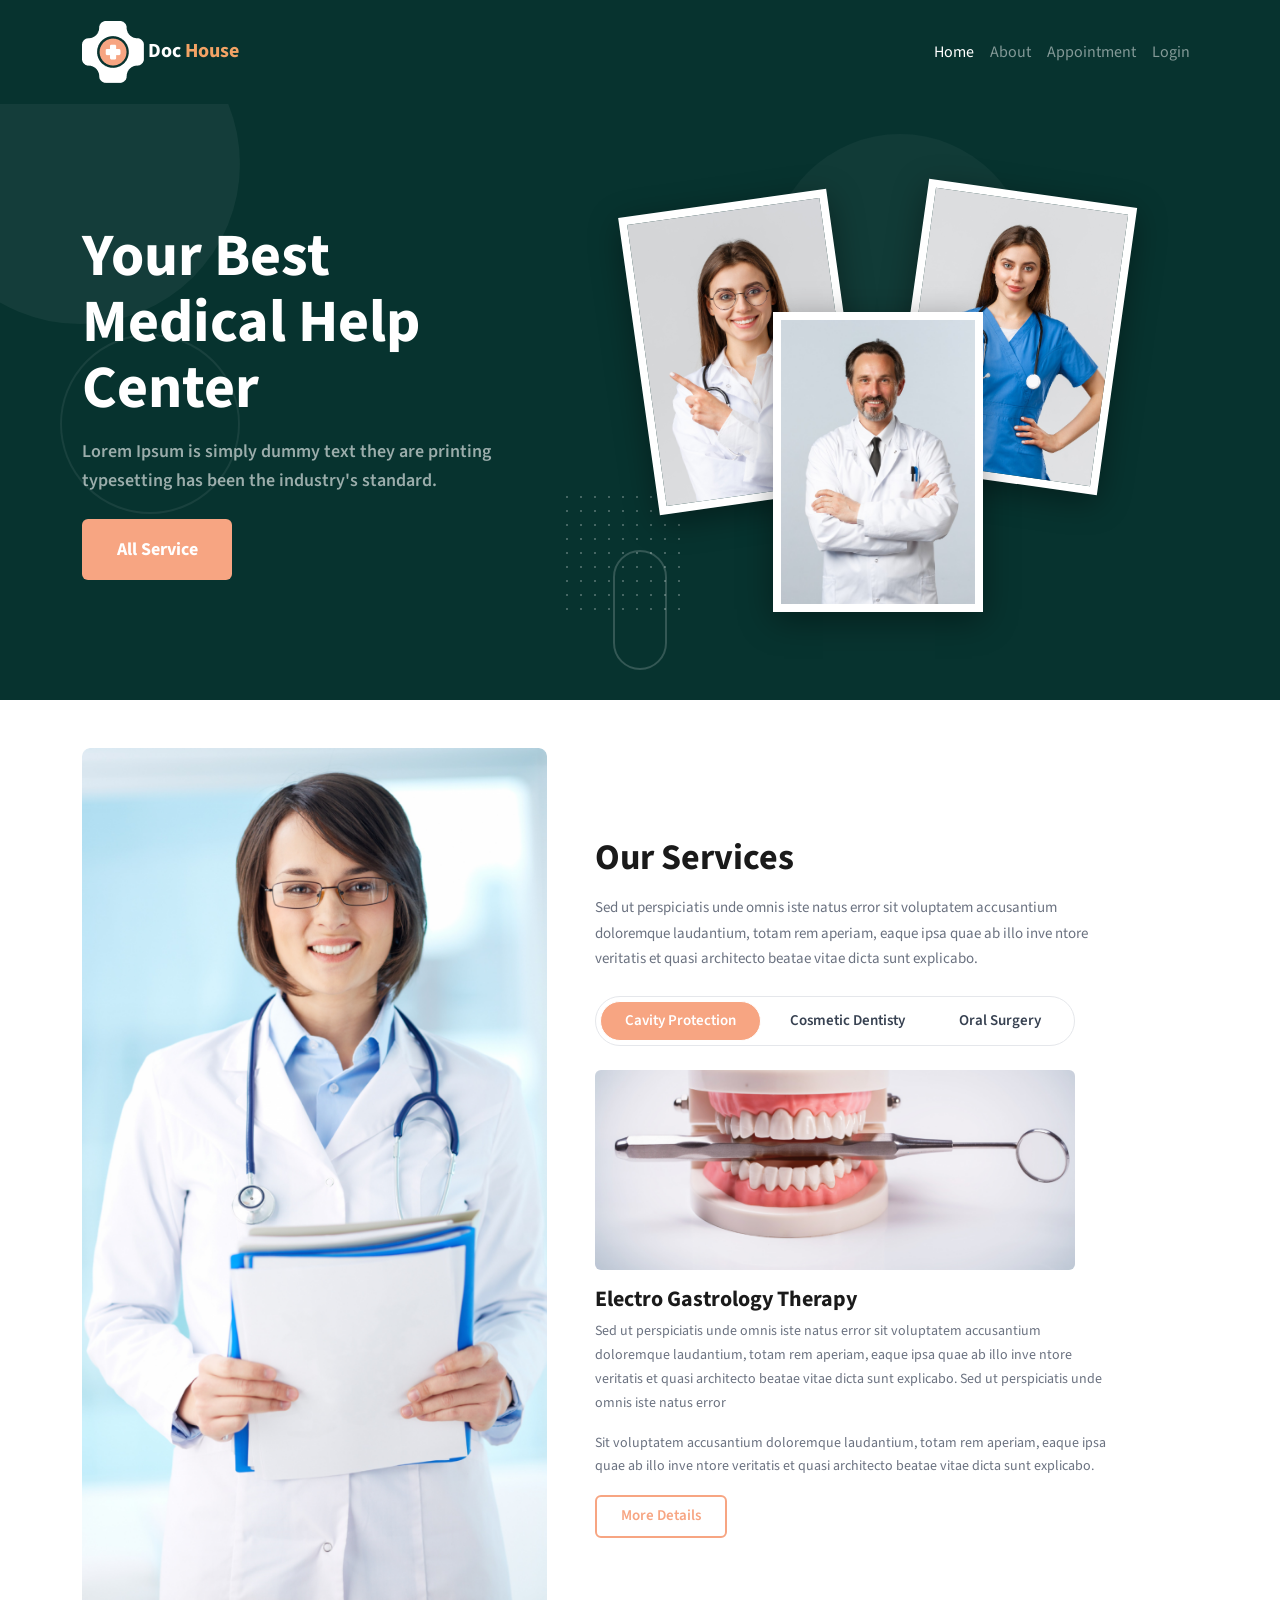
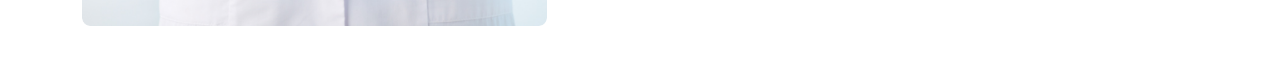
==== index.html @ 1334a0dd "Partially Completed Still needs to do some fixes , that hero image of hero of home page, I need to f" ====
<!DOCTYPE html>
<html lang="en">
<head>
    <meta charset="UTF-8">
    <meta name="viewport" content="width=device-width, initial-scale=1.0">
    <link rel="stylesheet" href="https://cdn.jsdelivr.net/npm/bootstrap@5.3.8/dist/css/bootstrap.min.css">
    <link rel="preconnect" href="https://fonts.googleapis.com">
    <link rel="preconnect" href="https://fonts.gstatic.com" crossorigin>
    <link href="https://fonts.googleapis.com/css2?family=Josefin+Sans:ital,wght@0,100..700;1,100..700&family=Montserrat:ital,wght@0,100..900;1,100..900&family=Poppins:wght@400;500;600;700;800&family=Source+Sans+3:ital,wght@0,200..900;1,200..900&display=swap" rel="stylesheet">
    <title>Doc House</title>
    <link rel="stylesheet" href="style.css">

</head>
<body>

    <!-- Navbar -->
    <nav class="navbar navbar-expand-lg navbar-dark py-3" style="background-color: #07332F;">
        <div class="container">
            <a href="index.html" class="navbar-brand fw-bold">
                <img src="./image/logo.png" alt="">
                Doc <span style="color: #F2A365;">House</span>
            </a>
            <button
                class="navbar-toggler border-0"
                type="button"
                data-bs-toggle="collapse"
                data-bs-target="#navbar-content"
                aria-controls="navbar-content"
                aria-expanded="false"
                aria-label="Toggle Navigation">
                <span class="navbar-toggler-icon"></span>
            </button>

            <div class="collapse navbar-collapse" id="navbar-content">
                <ul class="navbar-nav ms-auto mb-2 mb-lg-0">
                    <li class="nav-item">
                        <a href="index.html" class="nav-link text-white active" aria-current="page">Home</a>
                    </li>
                    <li class="nav-item">
                        <a href="#" class="nav-link text-white-50">About</a>
                    </li>
                    <li class="nav-item">
                        <a href="#" class="nav-link text-white-50">Appointment</a>
                    </li>
                    <li class="nav-item">
                        <a href="#" class="nav-link text-white-50">Login</a>
                    </li>
                </ul>
            </div>
        </div>
    </nav>
    <!-- /Navbar -->

    <!-- Hero Section -->
    <header class="position-relative overflow-hidden" style="background-color: #07332F; min-height: 580px;">

        <!-- Decorative circles -->
        <div class="hero-circle-1"></div>
        <div class="hero-circle-2"></div>
        <div class="hero-circle-3"></div>

        <!-- Dot grid -->
        <div class="dot-grid"></div>

        <!-- Pill shape -->
        <div class="hero-pill"></div>

        <div class="container position-relative py-5" style="z-index: 10;">
            <div class="row align-items-center" style="min-height: 500px;">

                <!-- Left: Text -->
                <div class="col-md-6 col-lg-5">
                    <h1 class="text-white fw-bold mb-3"
                        style="font-size: 60px; line-height: 1.1;">
                        Your Best Medical Help Center
                    </h1>
                    <p class="mb-4 fw-semibold" style="color: rgba(255,255,255,0.6); font-size: 18px; line-height: 1.6; max-width: 420px;">
                        Lorem Ipsum is simply dummy text they are printing typesetting has been the industry's standard.
                    </p>
                    <a href="#"
                       class="btn px-4 py-3 fw-bold"
                       style="background-color: #F7A582; color: #fff; font-size: 18px; border-radius: 6px; min-width: 150px;">
                        All Service
                    </a>
                </div>

                <!-- Right: Overlapping doctor images -->
                <div class="col-md-6 col-lg-7 mt-5 mt-md-0">
                    <div class="doctors-collage-wrapper">
                        <div class="doctors-collage">
                            <!-- Left: woman with glasses -->
                            <img class="doc-img doc-img-1" src="./image/doc-img 3.jpg" alt="Doctor">
                            <!-- Center bottom: man in white coat -->
                            <img class="doc-img doc-img-2" src="./image/doc-img 2.jpg" alt="Doctor">
                            <!-- Right: woman in blue scrubs -->
                            <img class="doc-img doc-img-3" src="./image/doc-img 1.jpg" alt="Doctor">
                        </div>
                    </div>
                </div>

            </div>
        </div>
    </header>
    <!-- /Hero Section -->

<!-- Our Services Section -->
    <section class="py-5" style="background-color: #fff;">
        <div class="container">
            <div class="row g-0" style="align-items: stretch;">

                <!-- Left: Doctor Image -->
                <div class="col-md-5 d-flex">
                    <img src="./image/service_doc.png" alt="Doctor"
                         class="w-100 rounded-3"
                         style="object-fit: cover; object-position: top center; height: 100%;">
                </div>

                <!-- Right: Content -->
                <div class="col-md-7 ps-md-5 pt-4 pt-md-0 d-flex flex-column justify-content-center">

                    <!-- Heading -->
                    <h2 class="fw-bold mb-3" style="font-size: 36px; color: #1a1a1a;">Our Services</h2>
                    <p style="color: #6b7280; font-size: 15px; line-height: 1.7; max-width: 520px;">
                        Sed ut perspiciatis unde omnis iste natus error sit voluptatem accusantium doloremque laudantium, totam rem aperiam, eaque ipsa quae ab illo inve ntore veritatis et quasi architecto beatae vitae dicta sunt explicabo.
                    </p>

                    <!-- Service Tabs (CSS-only, no JS) -->
                    <div class="d-flex align-items-center border rounded-pill mb-4 mt-2 p-1"
                         style="max-width: 480px; border-color: #e5e7eb !important; gap: 4px;">

                        <input type="radio" class="btn-check" name="service-tab" id="tab1" checked>
                        <label for="tab1" class="btn fw-semibold px-4 py-2 rounded-pill"
                               style="font-size: 15px;">
                            Cavity Protection
                        </label>

                        <input type="radio" class="btn-check" name="service-tab" id="tab2">
                        <label for="tab2" class="btn fw-semibold px-4 py-2 rounded-pill"
                               style="font-size: 15px; color: #374151;">
                            Cosmetic Dentisty
                        </label>

                        <input type="radio" class="btn-check" name="service-tab" id="tab3">
                        <label for="tab3" class="btn fw-semibold px-4 py-2 rounded-pill"
                               style="font-size: 15px; color: #374151;">
                            Oral Surgery
                        </label>
                    </div>

                    <!-- Service Image -->
                    <div class="mb-3" style="max-width: 480px;">
                        <img src="./image/service_teeth.png" alt="Service"
                             class="w-100 rounded-2"
                             style="height: 200px; object-fit: cover;">
                    </div>

                    <!-- Service Title & Description -->
                    <h4 class="fw-bold mb-2" style="color: #1a1a1a; font-size: 22px;">Electro Gastrology Therapy</h4>
                    <p style="color: #6b7280; font-size: 14px; line-height: 1.7; max-width: 520px;">
                        Sed ut perspiciatis unde omnis iste natus error sit voluptatem accusantium doloremque laudantium, totam rem aperiam, eaque ipsa quae ab illo inve ntore veritatis et quasi architecto beatae vitae dicta sunt explicabo. Sed ut perspiciatis unde omnis iste natus error
                    </p>
                    <p style="color: #6b7280; font-size: 14px; line-height: 1.7; max-width: 520px;">
                        Sit voluptatem accusantium doloremque laudantium, totam rem aperiam, eaque ipsa quae ab illo inve ntore veritatis et quasi architecto beatae vitae dicta sunt explicabo.
                    </p>

                    <!-- More Details Button -->
                    <div>
                        <a href="#" class="btn px-4 py-2 fw-semibold"
                           style="border: 2px solid #F7A582; color: #F7A582; font-size: 15px; border-radius: 6px;">
                            More Details
                        </a>
                    </div>

                </div>
            </div>
        </div>
    </section>
    <!-- /Our Services Section -->

   

    <script src="https://cdn.jsdelivr.net/npm/bootstrap@5.3.8/dist/js/bootstrap.bundle.min.js"></script>
</body>
</html>
---- style.css ----
body {
            font-family: "Source Sans 3", sans-serif;
        }

        /* --- Decorative Background Circles --- */
        .hero-circle-1 {
            width: 320px;
            height: 320px;
            border-radius: 50%;
            background: rgba(255, 255, 255, 0.05);
            position: absolute;
            top: -100px;
            left: -80px;
        }
        .hero-circle-2 {
            width: 180px;
            height: 180px;
            border-radius: 50%;
            border: 2px solid rgba(255, 255, 255, 0.07);
            position: absolute;
            top: 230px;
            left: 60px;
        }
        .hero-circle-3 {
            width: 260px;
            height: 260px;
            border-radius: 50%;
            background: rgba(255, 255, 255, 0.04);
            position: absolute;
            top: 30px;
            right: 250px;
        }

        /* --- Dot Grid Pattern --- */
        .dot-grid {
            position: absolute;
            width: 130px;
            height: 130px;
            background-image: radial-gradient(circle, rgba(255,255,255,0.25) 1.5px, transparent 1.5px);
            background-size: 14px 14px;
            bottom: 80px;
            /* sits between text and images */
            left: calc(50% - 80px);
        }

        /* --- Pill / Capsule Shape --- */
        .hero-pill {
            width: 54px;
            height: 120px;
            border-radius: 50px;
            border: 2px solid rgba(255, 255, 255, 0.18);
            position: absolute;
            bottom: 30px;
            left: calc(50% - 27px);
        }

        /* --- Overlapping Rotated Images --- */
        .doctors-collage-wrapper {
            display: flex;
            justify-content: center;
            align-items: center;
        }

        .doctors-collage {
            position: relative;
            width: 480px;
            height: 420px;
            flex-shrink: 0;
        }

        .doc-img {
            position: absolute;
            object-fit: cover;
            object-position: top center;
            border: 8px solid #ffffff;
            box-shadow: 0 8px 32px rgba(0, 0, 0, 0.38);
        }

        /* Left image — woman with glasses, rotated left, upper-left */
        .doc-img-1 {
            width: 210px;
            height: 300px;
            top: 10px;
            left: 0px;
            transform: rotate(-8deg);
            z-index: 2;
        }

        /* Center image — man in white coat, no rotation, bottom-center, on top */
        .doc-img-2 {
            width: 210px;
            height: 300px;
            bottom: 0px;
            left: 50%;
            transform: translateX(-50%) rotate(0deg);
            z-index: 3;
        }

        /* Right image — woman in blue, rotated right, upper-right */
        .doc-img-3 {
            width: 210px;
            height: 290px;
            top: 0px;
            right: 0px;
            transform: rotate(8deg);
            z-index: 2;
        }

         .service-tab {
            color: #374151;
            background: transparent;
        }
            .btn-check:checked + label {
            background-color: #F7A582 !important;
            color: #ffffff !important;
        }
        .btn-check + label:hover {
            background-color: #fef0ea;
        }
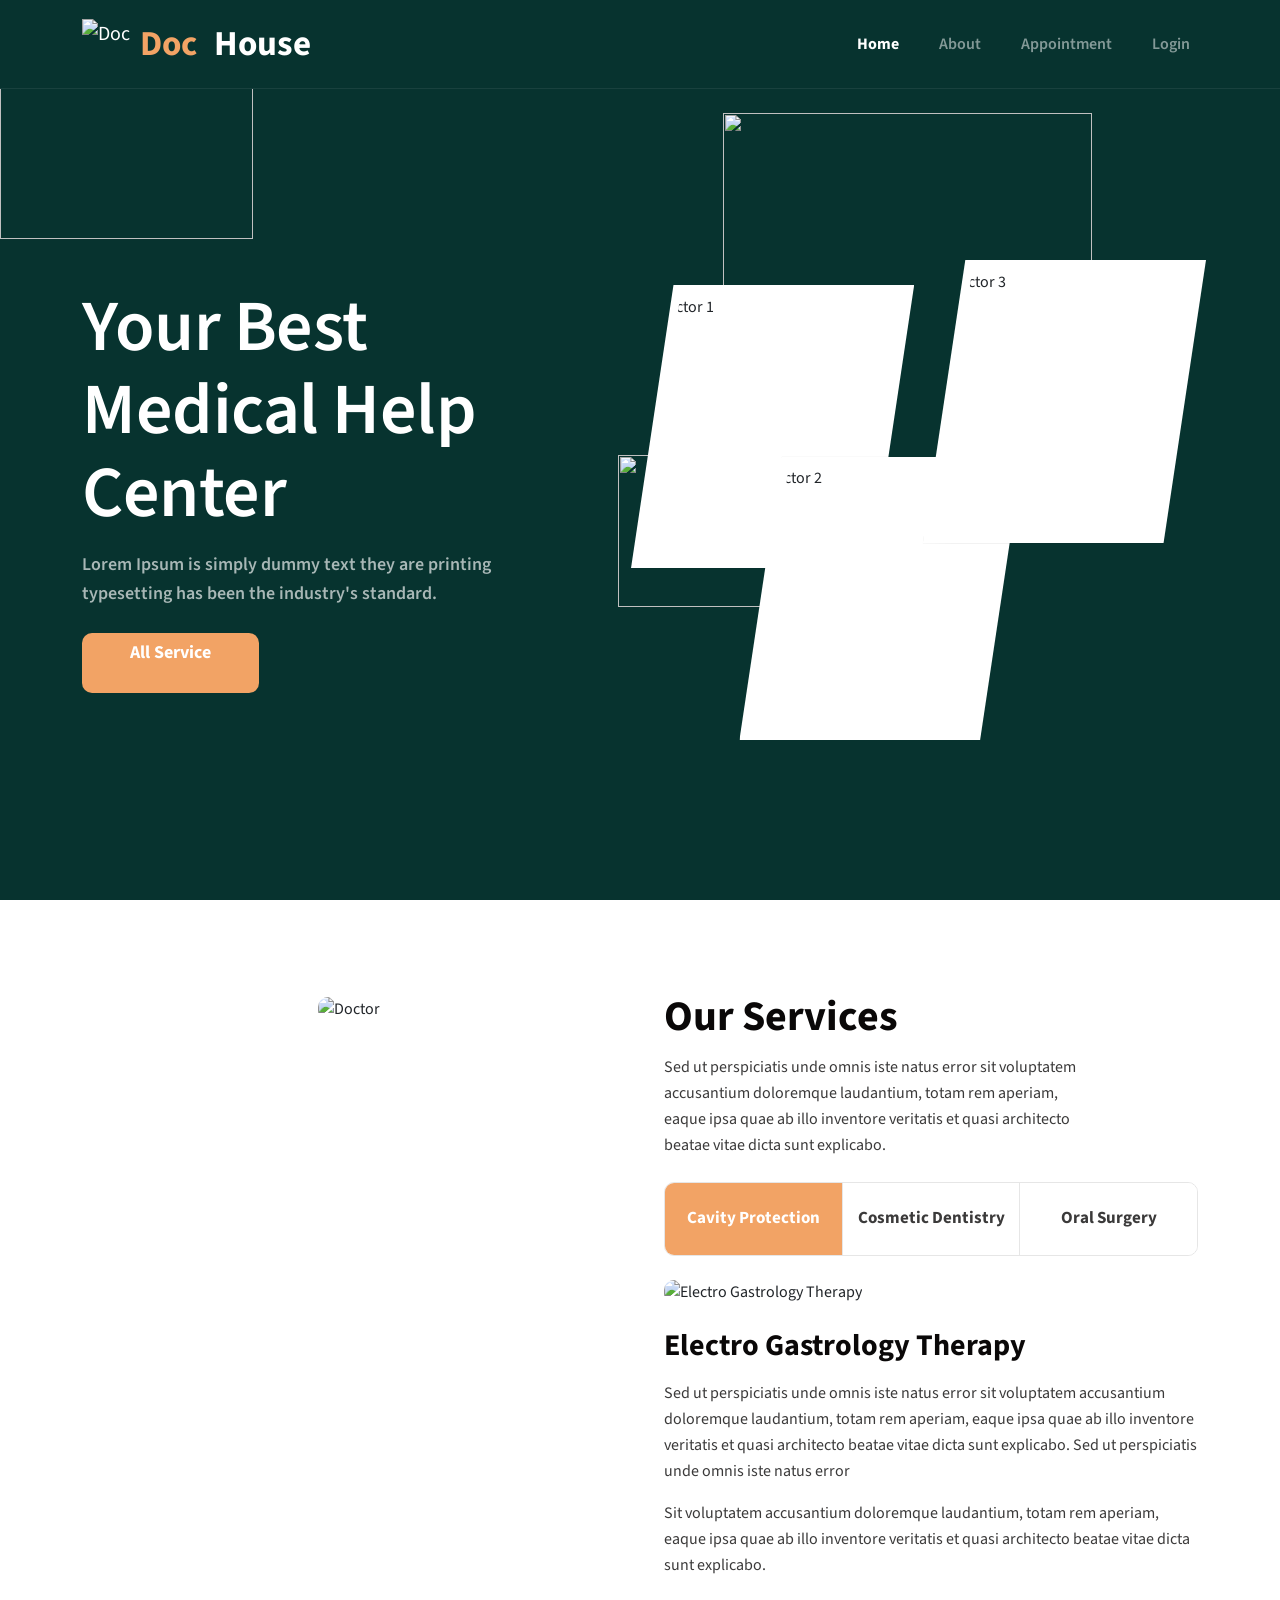
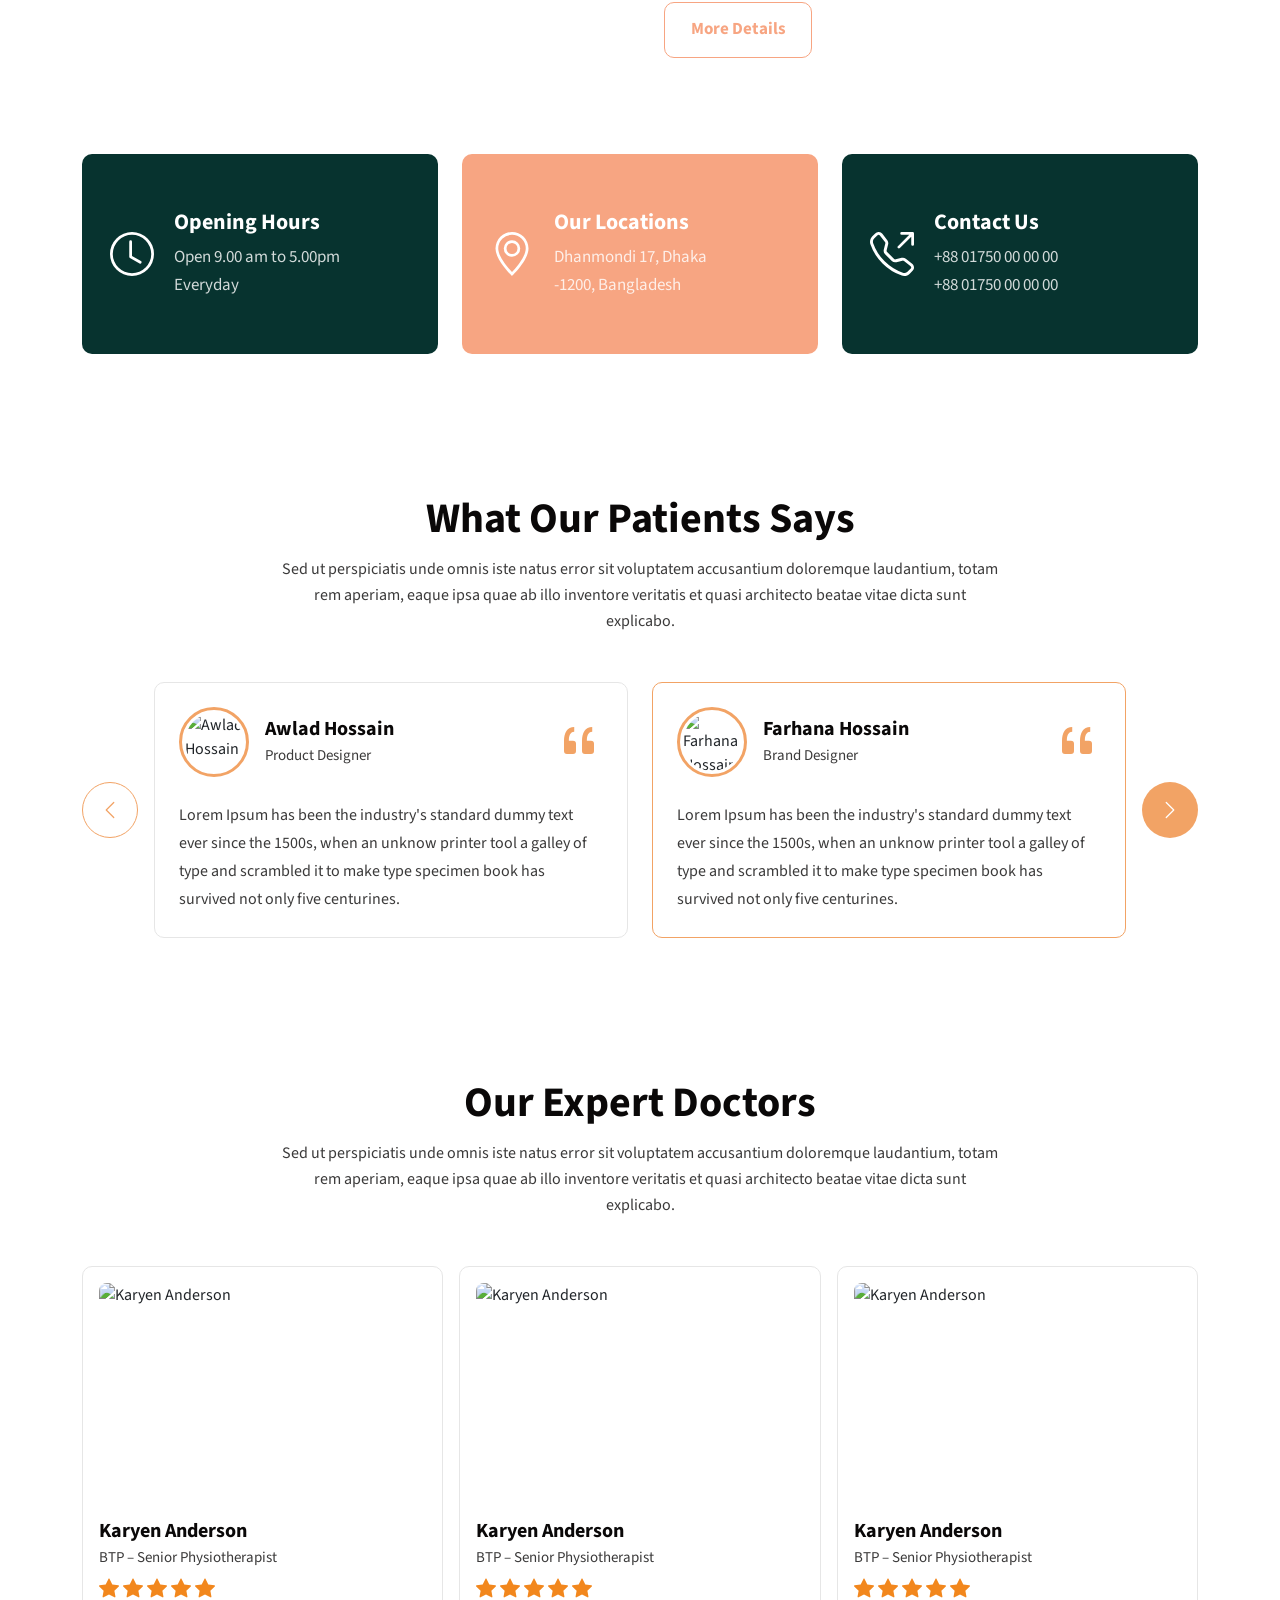
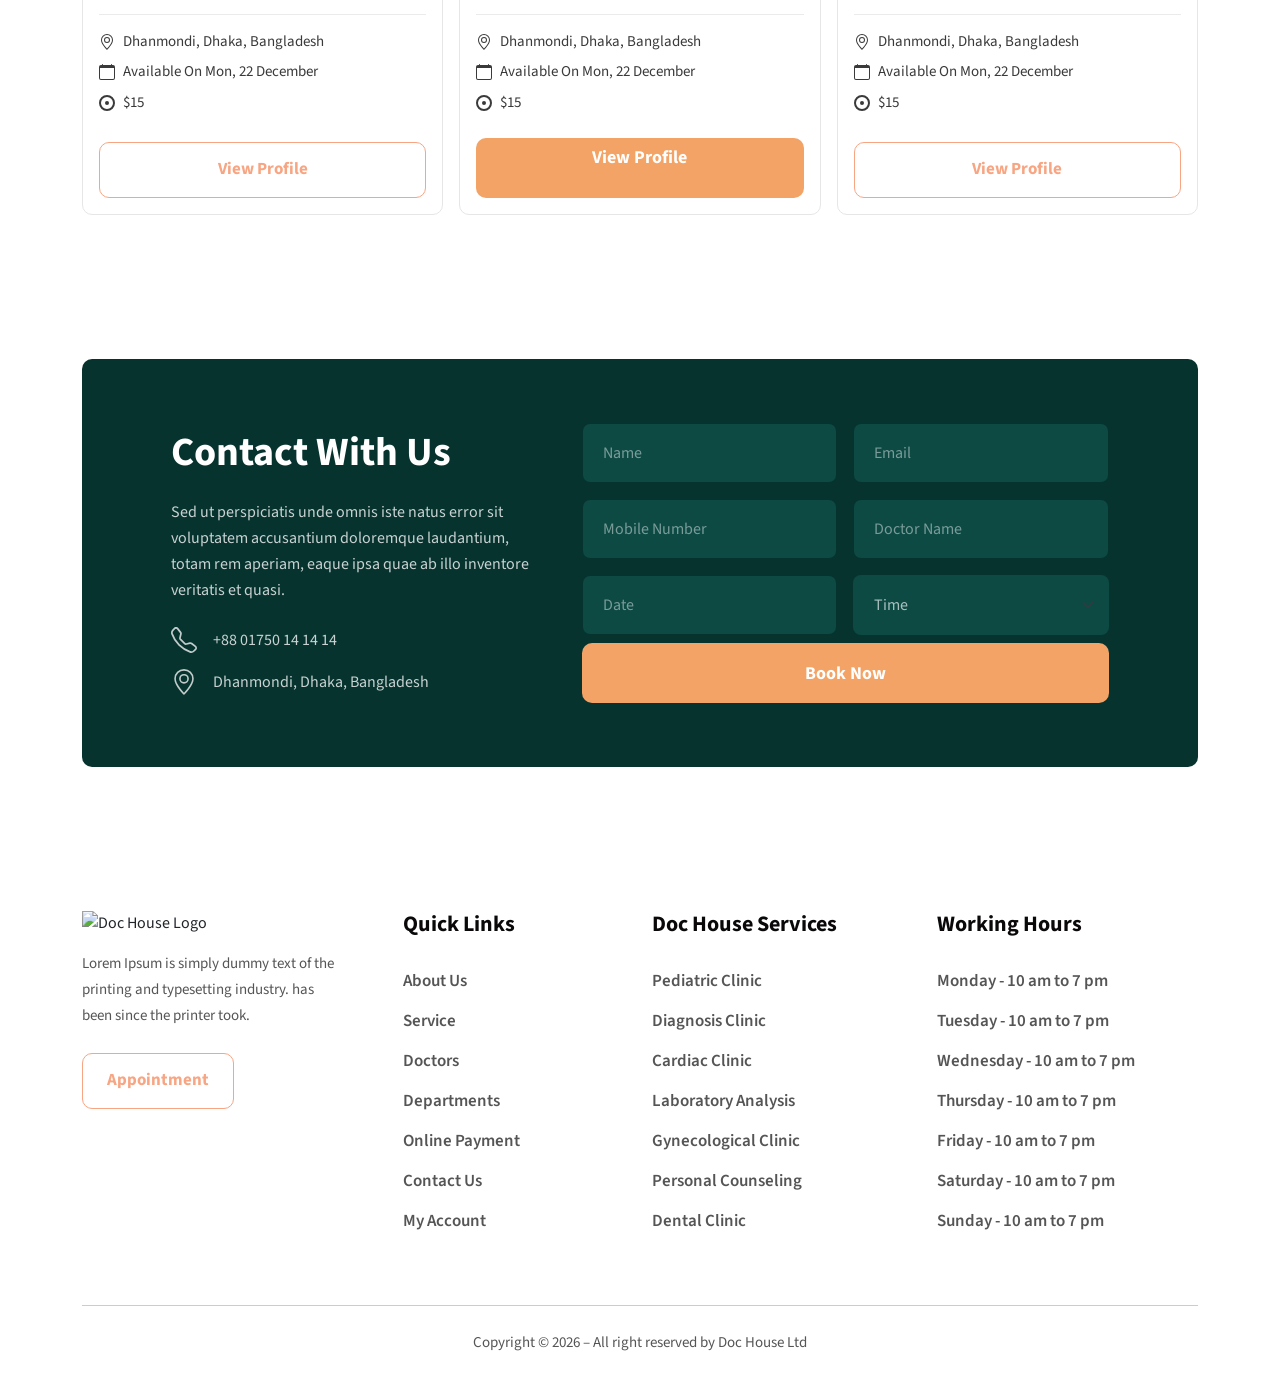
==== commit dbb76d3e: "After fixing the issues" ====
--- a/index.html
+++ b/index.html
@@ -6,179 +6,577 @@
     <link rel="stylesheet" href="https://cdn.jsdelivr.net/npm/bootstrap@5.3.8/dist/css/bootstrap.min.css">
     <link rel="preconnect" href="https://fonts.googleapis.com">
     <link rel="preconnect" href="https://fonts.gstatic.com" crossorigin>
-    <link href="https://fonts.googleapis.com/css2?family=Josefin+Sans:ital,wght@0,100..700;1,100..700&family=Montserrat:ital,wght@0,100..900;1,100..900&family=Poppins:wght@400;500;600;700;800&family=Source+Sans+3:ital,wght@0,200..900;1,200..900&display=swap" rel="stylesheet">
+    <link href="https://fonts.googleapis.com/css2?family=Source+Sans+3:ital,wght@0,200..900;1,200..900&display=swap" rel="stylesheet">
     <title>Doc House</title>
     <link rel="stylesheet" href="style.css">
-
 </head>
 <body>
 
-    <!-- Navbar -->
-    <nav class="navbar navbar-expand-lg navbar-dark py-3" style="background-color: #07332F;">
-        <div class="container">
-            <a href="index.html" class="navbar-brand fw-bold">
-                <img src="./image/logo.png" alt="">
-                Doc <span style="color: #F2A365;">House</span>
-            </a>
-            <button
-                class="navbar-toggler border-0"
-                type="button"
-                data-bs-toggle="collapse"
-                data-bs-target="#navbar-content"
-                aria-controls="navbar-content"
-                aria-expanded="false"
-                aria-label="Toggle Navigation">
-                <span class="navbar-toggler-icon"></span>
+<!-- Navbar -->
+<nav class="navbar navbar-expand-lg navbar-dark fixed-top site-navbar">
+    <div class="container">
+
+        <!-- Logo (mobile) -->
+        <a href="index.html" class="navbar-brand d-flex d-lg-none align-items-center">
+            <img src="./images/logo.png" alt="Doc House" height="32" width="32" class="me-2 flex-shrink-0">
+            <div class="brand-text brand-text-sm">
+                <span class="brand-doc">Doc</span>
+                <span class="brand-house">House</span>
+            </div>
+        </a>
+
+        <!-- Logo (desktop) -->
+        <a href="index.html" class="navbar-brand d-none d-lg-flex align-items-center">
+            <img src="./images/logo.png" alt="Doc House" height="50" width="50" class="me-2 flex-shrink-0">
+            <div class="brand-text brand-text-lg">
+                <span class="brand-doc">Doc</span>
+                <span class="brand-house">House</span>
+            </div>
+        </a>
+
+        <!-- Toggler -->
+        <button class="navbar-toggler border-0 shadow-none" type="button"
+                data-bs-toggle="collapse" data-bs-target="#navbar-content"
+                aria-controls="navbar-content" aria-expanded="false" aria-label="Toggle Navigation">
+            <span class="navbar-toggler-icon"></span>
+        </button>
+
+        <!-- Links -->
+        <div class="collapse navbar-collapse" id="navbar-content">
+            <ul class="navbar-nav ms-auto mb-2 mb-lg-0 gap-lg-4 pt-3 pt-lg-0">
+                <li class="nav-item"><a href="index.html" class="nav-link nav-active">Home</a></li>
+                <li class="nav-item"><a href="#" class="nav-link nav-muted">About</a></li>
+                <li class="nav-item"><a href="#" class="nav-link nav-muted">Appointment</a></li>
+                <li class="nav-item"><a href="#" class="nav-link nav-muted">Login</a></li>
+            </ul>
+        </div>
+
+    </div>
+</nav>
+<!-- Navbar -->
+
+<!-- Hero -->
+<section class="hero-section position-relative overflow-hidden d-flex align-items-center">
+
+    <!-- BG Decorations -->
+    <img src="./images/bg-capsule-top-left.png" alt="" aria-hidden="true"
+         class="position-absolute vec vec-capsule-tl">
+    <img src="./images/bg-capsule-middle.png" alt="" aria-hidden="true"
+         class="position-absolute d-none d-lg-block vec vec-capsule-mid">
+    <img src="./images/bg-circle.png" alt="" aria-hidden="true"
+         class="position-absolute d-none d-lg-block vec vec-circle">
+    <img src="./images/bg-dots.png" alt="" aria-hidden="true"
+         class="position-absolute d-none d-lg-block vec vec-dots">
+    <img src="./images/bg-capsule-bottom.png" alt="" aria-hidden="true"
+         class="position-absolute d-none d-lg-block vec vec-capsule-bot">
+
+    <div class="container py-5 position-relative z-1">
+        <div class="row align-items-center g-5">
+
+            <!-- Left: Text -->
+            <div class="col-lg-6 col-12 text-center text-lg-start justify-content-center">
+                <h1 class="hero-title fw-semibold mb-3">
+                    Your Best Medical Help Center
+                </h1>
+                <p class="hero-sub mb-4 mx-auto mx-lg-0">
+                    Lorem Ipsum is simply dummy text they are printing typesetting
+                    has been the industry's standard.
+                </p>
+                <a href="#" class="btn btn-custom px-5 d-inline-block text-center">All Service</a>
+            </div>
+
+            <!-- Right: Parallelogram Gallery -->
+            <div class="col-lg-6 col-12 d-flex justify-content-center">
+                <div class="gallery-wrapper position-relative">
+                    
+                    <!-- Frame 1: Left mid -->
+                    <div class="doc-frame doc-1">
+                        <div class="img-mask">
+                            <img src="./images/doc-img 1.jpg" alt="Doctor 1">
+                        </div>
+                    </div>
+
+                    <!-- Frame 2: Center bottom (most prominent) -->
+                    <div class="doc-frame doc-2">
+                        <div class="img-mask">
+                            <img src="./images/doc-img 2.jpg" alt="Doctor 2">
+                        </div>
+                    </div>
+
+                    <!-- Frame 3: Right top -->
+                    <div class="doc-frame doc-3">
+                        <div class="img-mask">
+                            <img src="./images/doc-img 3.jpg" alt="Doctor 3">
+                        </div>
+                    </div>
+
+                </div>
+            </div>
+
+        </div>
+    </div>
+</section>
+<!-- Hero -->
+
+
+<!-- Services -->
+<section class="servicec py-5 mt-5 justify-content-center">
+    <div class="container">
+        <div class="row g-5 align-items-start">
+
+            <!-- Left: Doctor Image -->
+            <div class="col-lg-6 col-12 text-center">
+                <img src="./images/service_doc.png" alt="Doctor" class="service-main-img img-fluid w-100">
+            </div>
+
+            <!-- Right: Content -->
+            <div class="col-lg-6 col-12 text-center text-lg-start">
+                <h2 class="section-title fw-bold mb-3">Our Services</h2>
+                <p class="section-para mb-4" style="max-width: 438px;" class="mx-auto mx-lg-0">
+                    Sed ut perspiciatis unde omnis iste natus error sit voluptatem
+                    accusantium doloremque laudantium, totam rem aperiam, eaque
+                    ipsa quae ab illo inventore veritatis et quasi architecto beatae
+                    vitae dicta sunt explicabo.
+                </p>
+
+                <!-- Tab Switcher -->
+                <div class="service-tabs-container mb-4">
+                    <button class="service-tab active">Cavity Protection</button>
+                    <button class="service-tab">Cosmetic Dentistry</button>
+                    <button class="service-tab">Oral Surgery</button>
+                </div>
+
+                <!-- Detail Image -->
+                <img src="./images/service_teeth.png" alt="Electro Gastrology Therapy"
+                     class="service-detail-img img-fluid w-100 mb-4">
+
+                <h3 class="service-sub-title fw-bold mb-3">Electro Gastrology Therapy</h3>
+
+                <p class="section-para mb-3">
+                    Sed ut perspiciatis unde omnis iste natus error sit voluptatem accusantium
+                    doloremque laudantium, totam rem aperiam, eaque ipsa quae ab illo inventore
+                    veritatis et quasi architecto beatae vitae dicta sunt explicabo. Sed ut
+                    perspiciatis unde omnis iste natus error
+                </p>
+                <p class="section-para mb-4">
+                    Sit voluptatem accusantium doloremque laudantium, totam rem aperiam,
+                    eaque ipsa quae ab illo inventore veritatis et quasi architecto beatae
+                    vitae dicta sunt explicabo.
+                </p>
+
+                <a href="#" class="btn btn-outline-custom px-4">More Details</a>
+            </div>
+
+        </div>
+    </div>
+</section>
+<!-- Services -->
+
+
+<!-- Info -->
+<section class="info py-5 mb-5">
+    <div class="container">
+        <div class="row g-4 justify-content-center">
+
+            <!-- Opening Hours -->
+            <div class="col-lg-4 col-md-6 col-12">
+                <div class="info-card bg-dark-green">
+                    <div class="info-icon flex-shrink-0">
+                        <svg xmlns="http://www.w3.org/2000/svg" width="44" height="44" fill="#ffffff" viewBox="0 0 16 16">
+                            <path d="M8 3.5a.5.5 0 0 0-1 0V9a.5.5 0 0 0 .252.434l3.5 2a.5.5 0 0 0 .496-.868L8 8.71z"/>
+                            <path d="M8 16A8 8 0 1 0 8 0a8 8 0 0 0 0 16m7-8A7 7 0 1 1 1 8a7 7 0 0 1 14 0"/>
+                        </svg>
+                    </div>
+                    <div>
+                        <h3 class="info-title">Opening Hours</h3>
+                        <p class="info-text mb-0">Open 9.00 am to 5.00pm<br>Everyday</p>
+                    </div>
+                </div>
+            </div>
+
+            <!-- Our Locations -->
+            <div class="col-lg-4 col-md-6 col-12">
+                <div class="info-card bg-orange">
+                    <div class="info-icon flex-shrink-0">
+                        <svg xmlns="http://www.w3.org/2000/svg" width="44" height="44" fill="#ffffff" viewBox="0 0 16 16">
+                            <path d="M12.166 8.94c-.524 1.062-1.234 2.12-1.96 3.07A32 32 0 0 1 8 14.58a32 32 0 0 1-2.206-2.57c-.726-.95-1.436-2.008-1.96-3.07C3.304 7.867 3 6.862 3 6a5 5 0 0 1 10 0c0 .862-.305 1.867-.834 2.94M8 16s6-5.686 6-10A6 6 0 0 0 2 6c0 4.314 6 10 6 10"/>
+                            <path d="M8 8a2 2 0 1 1 0-4 2 2 0 0 1 0 4m0 1a3 3 0 1 0 0-6 3 3 0 0 0 0 6"/>
+                        </svg>
+                    </div>
+                    <div>
+                        <h3 class="info-title">Our Locations</h3>
+                        <p class="info-text mb-0">Dhanmondi 17, Dhaka<br>-1200, Bangladesh</p>
+                    </div>
+                </div>
+            </div>
+
+            <!-- Contact Us -->
+            <div class="col-lg-4 col-md-6 col-12">
+                <div class="info-card bg-dark-green">
+                    <div class="info-icon flex-shrink-0">
+                        <svg xmlns="http://www.w3.org/2000/svg" width="44" height="44" fill="#ffffff" viewBox="0 0 16 16">
+                            <path d="M3.654 1.328a.678.678 0 0 0-1.015-.063L1.605 2.3c-.483.484-.661 1.169-.45 1.77a17.6 17.6 0 0 0 4.168 6.608 17.6 17.6 0 0 0 6.608 4.168c.601.211 1.286.033 1.77-.45l1.034-1.034a.678.678 0 0 0-.063-1.015l-2.307-1.794a.68.68 0 0 0-.58-.122l-2.19.547a1.75 1.75 0 0 1-1.657-.459L5.482 8.062a1.75 1.75 0 0 1-.46-1.657l.548-2.19a.68.68 0 0 0-.122-.58zM1.884.511a1.745 1.745 0 0 1 2.612.163L6.29 2.98c.329.423.445.974.315 1.494l-.547 2.19a.68.68 0 0 0 .178.643l2.457 2.457a.68.68 0 0 0 .644.178l2.189-.547a1.75 1.75 0 0 1 1.494.315l2.306 1.794c.829.645.905 1.87.163 2.611l-1.034 1.034c-.74.74-1.846 1.065-2.877.702a18.6 18.6 0 0 1-7.01-4.42 18.6 18.6 0 0 1-4.42-7.009c-.362-1.03-.037-2.137.703-2.877zM11 .5a.5.5 0 0 1 .5-.5h4a.5.5 0 0 1 .5.5v4a.5.5 0 0 1-1 0V1.707l-4.146 4.147a.5.5 0 0 1-.708-.708L14.293 1H11.5a.5.5 0 0 1-.5-.5"/>
+                        </svg>
+                    </div>
+                    <div>
+                        <h3 class="info-title">Contact Us</h3>
+                        <p class="info-text mb-0">+88 01750 00 00 00<br>+88 01750 00 00 00</p>
+                    </div>
+                </div>
+            </div>
+
+        </div>
+    </div>
+</section>
+<!-- Info -->
+
+
+<!-- Testomonials -->
+<section class="testomonial py-5 my-5">
+    <div class="container">
+
+        <div class="text-center mb-5">
+            <h2 class="section-title fw-bold mb-3">What Our Patients Says</h2>
+            <p class="section-para mx-auto" style="max-width: 720px;">
+                Sed ut perspiciatis unde omnis iste natus error sit voluptatem accusantium doloremque laudantium,
+                totam rem aperiam, eaque ipsa quae ab illo inventore veritatis et quasi architecto beatae
+                vitae dicta sunt explicabo.
+            </p>
+        </div>
+
+        <div class="d-flex align-items-center gap-3">
+
+            <!-- Prev Button -->
+            <button class="slider-btn prev-btn flex-shrink-0">
+                <svg xmlns="http://www.w3.org/2000/svg" width="20" height="20" fill="currentColor" viewBox="0 0 16 16">
+                    <path fill-rule="evenodd" d="M11.354 1.646a.5.5 0 0 1 0 .708L5.707 8l5.647 5.646a.5.5 0 0 1-.708.708l-6-6a.5.5 0 0 1 0-.708l6-6a.5.5 0 0 1 .708 0"/>
+                </svg>
             </button>
 
-            <div class="collapse navbar-collapse" id="navbar-content">
-                <ul class="navbar-nav ms-auto mb-2 mb-lg-0">
-                    <li class="nav-item">
-                        <a href="index.html" class="nav-link text-white active" aria-current="page">Home</a>
-                    </li>
-                    <li class="nav-item">
-                        <a href="#" class="nav-link text-white-50">About</a>
-                    </li>
-                    <li class="nav-item">
-                        <a href="#" class="nav-link text-white-50">Appointment</a>
-                    </li>
-                    <li class="nav-item">
-                        <a href="#" class="nav-link text-white-50">Login</a>
-                    </li>
+            <div class="row g-4 flex-grow-1">
+
+                <!-- Card 1 (default) -->
+                <div class="col-lg-6 col-12">
+                    <div class="testimonial-card p-4 h-100">
+                        <div class="d-flex align-items-center justify-content-between mb-4">
+                            <div class="d-flex align-items-center gap-3">
+                                <img src="./images/patient1.jpg" alt="Awlad Hossain" class="patient-avatar">
+                                <div>
+                                    <h5 class="patient-name fw-bold mb-1">Awlad Hossain</h5>
+                                    <p class="patient-role mb-0">Product Designer</p>
+                                </div>
+                            </div>
+                            <svg xmlns="http://www.w3.org/2000/svg" width="48" height="48" fill="#F2A365" viewBox="0 0 16 16" class="flex-shrink-0">
+                                <path d="M12 12a1 1 0 0 0 1-1V8.558a1 1 0 0 0-1-1h-1.388q0-.527.062-1.054.093-.558.31-.992t.559-.683q.34-.279.868-.279V3q-.868 0-1.52.372a3.3 3.3 0 0 0-1.085.992 4.9 4.9 0 0 0-.62 1.458A7.7 7.7 0 0 0 9 7.558V11a1 1 0 0 0 1 1zm-6 0a1 1 0 0 0 1-1V8.558a1 1 0 0 0-1-1H4.612q0-.527.062-1.054.094-.558.31-.992.217-.434.559-.683.34-.279.868-.279V3q-.868 0-1.52.372a3.3 3.3 0 0 0-1.085.992 4.9 4.9 0 0 0-.62 1.458A7.7 7.7 0 0 0 3 7.558V11a1 1 0 0 0 1 1z"/>
+                            </svg>
+                        </div>
+                        <p class="review-text mb-0">
+                            Lorem Ipsum has been the industry's standard dummy text ever since the 1500s,
+                            when an unknow printer tool a galley of type and scrambled it to make type
+                            specimen book has survived not only five centurines.
+                        </p>
+                    </div>
+                </div>
+
+                <!-- Card 2 (active — highlighted border) -->
+                <div class="col-lg-6 col-12">
+                    <div class="testimonial-card active-testimonial p-4 h-100">
+                        <div class="d-flex align-items-center justify-content-between mb-4">
+                            <div class="d-flex align-items-center gap-3">
+                                <img src="./images/patient2.jpg" alt="Farhana Hossain" class="patient-avatar">
+                                <div>
+                                    <h5 class="patient-name fw-bold mb-1">Farhana Hossain</h5>
+                                    <p class="patient-role mb-0">Brand Designer</p>
+                                </div>
+                            </div>
+                            <svg xmlns="http://www.w3.org/2000/svg" width="48" height="48" fill="#F2A365" viewBox="0 0 16 16" class="flex-shrink-0">
+                                <path d="M12 12a1 1 0 0 0 1-1V8.558a1 1 0 0 0-1-1h-1.388q0-.527.062-1.054.093-.558.31-.992t.559-.683q.34-.279.868-.279V3q-.868 0-1.52.372a3.3 3.3 0 0 0-1.085.992 4.9 4.9 0 0 0-.62 1.458A7.7 7.7 0 0 0 9 7.558V11a1 1 0 0 0 1 1zm-6 0a1 1 0 0 0 1-1V8.558a1 1 0 0 0-1-1H4.612q0-.527.062-1.054.094-.558.31-.992.217-.434.559-.683.34-.279.868-.279V3q-.868 0-1.52.372a3.3 3.3 0 0 0-1.085.992 4.9 4.9 0 0 0-.62 1.458A7.7 7.7 0 0 0 3 7.558V11a1 1 0 0 0 1 1z"/>
+                            </svg>
+                        </div>
+                        <p class="review-text mb-0">
+                            Lorem Ipsum has been the industry's standard dummy text ever since the 1500s,
+                            when an unknow printer tool a galley of type and scrambled it to make type
+                            specimen book has survived not only five centurines.
+                        </p>
+                    </div>
+                </div>
+
+            </div>
+
+            <!-- Next Button -->
+            <button class="slider-btn next-btn flex-shrink-0">
+                <svg xmlns="http://www.w3.org/2000/svg" width="20" height="20" fill="currentColor" viewBox="0 0 16 16">
+                    <path fill-rule="evenodd" d="M4.646 1.646a.5.5 0 0 1 .708 0l6 6a.5.5 0 0 1 0 .708l-6 6a.5.5 0 0 1-.708-.708L10.293 8 4.646 2.354a.5.5 0 0 1 0-.708"/>
+                </svg>
+            </button>
+
+        </div>
+
+    </div>
+</section>
+<!-- Testomonials -->
+
+
+<!-- expert Doctors -->
+<section class="doctors py-5 my-5">
+    <div class="container">
+
+        <div class="text-center mb-5">
+            <h2 class="section-title fw-bold mb-3">Our Expert Doctors</h2>
+            <p class="section-para mx-auto mb-0" style="max-width: 720px;">
+                Sed ut perspiciatis unde omnis iste natus error sit voluptatem accusantium doloremque laudantium,
+                totam rem aperiam, eaque ipsa quae ab illo inventore veritatis et quasi architecto beatae
+                vitae dicta sunt explicabo.
+            </p>
+        </div>
+
+        <div class="row gx-3 gy-4">
+
+            <!-- Card 1 (outline button) -->
+            <div class="col-lg-4 col-md-6 col-12">
+                <div class="doctor-card p-3 h-100 d-flex flex-column">
+                    <img src="./images/expert-doc1.jpg" alt="Karyen Anderson" class="doctor-photo mb-3">
+                    <h5 class="doctor-name fw-bold mb-1">Karyen Anderson</h5>
+                    <p class="doctor-role mb-2">BTP – Senior Physiotherapist</p>
+                    <div class="d-flex gap-1 mb-3">
+                        <svg xmlns="http://www.w3.org/2000/svg" width="20" height="20" fill="#F2871D" viewBox="0 0 16 16"><path d="M3.612 15.443c-.386.198-.824-.149-.746-.592l.83-4.73L.173 6.765c-.329-.314-.158-.888.283-.95l4.898-.696L7.538.792c.197-.39.73-.39.927 0l2.184 4.327 4.898.696c.441.062.612.636.282.95l-3.522 3.356.83 4.73c.078.443-.36.79-.746.592L8 13.187l-4.389 2.256z"/></svg>
+                        <svg xmlns="http://www.w3.org/2000/svg" width="20" height="20" fill="#F2871D" viewBox="0 0 16 16"><path d="M3.612 15.443c-.386.198-.824-.149-.746-.592l.83-4.73L.173 6.765c-.329-.314-.158-.888.283-.95l4.898-.696L7.538.792c.197-.39.73-.39.927 0l2.184 4.327 4.898.696c.441.062.612.636.282.95l-3.522 3.356.83 4.73c.078.443-.36.79-.746.592L8 13.187l-4.389 2.256z"/></svg>
+                        <svg xmlns="http://www.w3.org/2000/svg" width="20" height="20" fill="#F2871D" viewBox="0 0 16 16"><path d="M3.612 15.443c-.386.198-.824-.149-.746-.592l.83-4.73L.173 6.765c-.329-.314-.158-.888.283-.95l4.898-.696L7.538.792c.197-.39.73-.39.927 0l2.184 4.327 4.898.696c.441.062.612.636.282.95l-3.522 3.356.83 4.73c.078.443-.36.79-.746.592L8 13.187l-4.389 2.256z"/></svg>
+                        <svg xmlns="http://www.w3.org/2000/svg" width="20" height="20" fill="#F2871D" viewBox="0 0 16 16"><path d="M3.612 15.443c-.386.198-.824-.149-.746-.592l.83-4.73L.173 6.765c-.329-.314-.158-.888.283-.95l4.898-.696L7.538.792c.197-.39.73-.39.927 0l2.184 4.327 4.898.696c.441.062.612.636.282.95l-3.522 3.356.83 4.73c.078.443-.36.79-.746.592L8 13.187l-4.389 2.256z"/></svg>
+                        <svg xmlns="http://www.w3.org/2000/svg" width="20" height="20" fill="#F2871D" viewBox="0 0 16 16"><path d="M3.612 15.443c-.386.198-.824-.149-.746-.592l.83-4.73L.173 6.765c-.329-.314-.158-.888.283-.95l4.898-.696L7.538.792c.197-.39.73-.39.927 0l2.184 4.327 4.898.696c.441.062.612.636.282.95l-3.522 3.356.83 4.73c.078.443-.36.79-.746.592L8 13.187l-4.389 2.256z"/></svg>
+                    </div>
+                    <hr class="doctor-divider">
+                    <div class="d-flex flex-column gap-2 mb-4">
+                        <div class="d-flex align-items-center gap-2">
+                            <svg xmlns="http://www.w3.org/2000/svg" width="16" height="16" fill="#3B3A3A" viewBox="0 0 16 16"><path d="M12.166 8.94c-.524 1.062-1.234 2.12-1.96 3.07A32 32 0 0 1 8 14.58a32 32 0 0 1-2.206-2.57c-.726-.95-1.436-2.008-1.96-3.07C3.304 7.867 3 6.862 3 6a5 5 0 0 1 10 0c0 .862-.305 1.867-.834 2.94M8 16s6-5.686 6-10A6 6 0 0 0 2 6c0 4.314 6 10 6 10"/><path d="M8 8a2 2 0 1 1 0-4 2 2 0 0 1 0 4m0 1a3 3 0 1 0 0-6 3 3 0 0 0 0 6"/></svg>
+                            <span class="doctor-info-text">Dhanmondi, Dhaka, Bangladesh</span>
+                        </div>
+                        <div class="d-flex align-items-center gap-2">
+                            <svg xmlns="http://www.w3.org/2000/svg" width="16" height="16" fill="#3B3A3A" viewBox="0 0 16 16"><path d="M3.5 0a.5.5 0 0 1 .5.5V1h8V.5a.5.5 0 0 1 1 0V1h1a2 2 0 0 1 2 2v11a2 2 0 0 1-2 2H2a2 2 0 0 1-2-2V3a2 2 0 0 1 2-2h1V.5a.5.5 0 0 1 .5-.5M1 4v10a1 1 0 0 0 1 1h12a1 1 0 0 0 1-1V4z"/></svg>
+                            <span class="doctor-info-text">Available On Mon, 22 December</span>
+                        </div>
+                        <div class="d-flex align-items-center gap-2">
+                            <svg xmlns="http://www.w3.org/2000/svg" width="16" height="16" fill="#3B3A3A" viewBox="0 0 16 16"><path d="M8 10a2 2 0 1 0 0-4 2 2 0 0 0 0 4"/><path d="M8 16A8 8 0 1 0 8 0a8 8 0 0 0 0 16m1-8a1 1 0 1 1-2 0 1 1 0 0 1 2 0m5 0A6 6 0 1 1 2 8a6 6 0 0 1 12 0"/></svg>
+                            <span class="doctor-info-text">$15</span>
+                        </div>
+                    </div>
+                    <a href="./doctorprofile.html" class="btn btn-outline-custom mt-auto">View Profile</a>
+                </div>
+            </div>
+
+            <!-- Card 2 (filled button — featured) -->
+            <div class="col-lg-4 col-md-6 col-12">
+                <div class="doctor-card p-3 h-100 d-flex flex-column">
+                    <img src="./images/expert-doc2.jpg" alt="Karyen Anderson" class="doctor-photo mb-3">
+                    <h5 class="doctor-name fw-bold mb-1">Karyen Anderson</h5>
+                    <p class="doctor-role mb-2">BTP – Senior Physiotherapist</p>
+                    <div class="d-flex gap-1 mb-3">
+                        <svg xmlns="http://www.w3.org/2000/svg" width="20" height="20" fill="#F2871D" viewBox="0 0 16 16"><path d="M3.612 15.443c-.386.198-.824-.149-.746-.592l.83-4.73L.173 6.765c-.329-.314-.158-.888.283-.95l4.898-.696L7.538.792c.197-.39.73-.39.927 0l2.184 4.327 4.898.696c.441.062.612.636.282.95l-3.522 3.356.83 4.73c.078.443-.36.79-.746.592L8 13.187l-4.389 2.256z"/></svg>
+                        <svg xmlns="http://www.w3.org/2000/svg" width="20" height="20" fill="#F2871D" viewBox="0 0 16 16"><path d="M3.612 15.443c-.386.198-.824-.149-.746-.592l.83-4.73L.173 6.765c-.329-.314-.158-.888.283-.95l4.898-.696L7.538.792c.197-.39.73-.39.927 0l2.184 4.327 4.898.696c.441.062.612.636.282.95l-3.522 3.356.83 4.73c.078.443-.36.79-.746.592L8 13.187l-4.389 2.256z"/></svg>
+                        <svg xmlns="http://www.w3.org/2000/svg" width="20" height="20" fill="#F2871D" viewBox="0 0 16 16"><path d="M3.612 15.443c-.386.198-.824-.149-.746-.592l.83-4.73L.173 6.765c-.329-.314-.158-.888.283-.95l4.898-.696L7.538.792c.197-.39.73-.39.927 0l2.184 4.327 4.898.696c.441.062.612.636.282.95l-3.522 3.356.83 4.73c.078.443-.36.79-.746.592L8 13.187l-4.389 2.256z"/></svg>
+                        <svg xmlns="http://www.w3.org/2000/svg" width="20" height="20" fill="#F2871D" viewBox="0 0 16 16"><path d="M3.612 15.443c-.386.198-.824-.149-.746-.592l.83-4.73L.173 6.765c-.329-.314-.158-.888.283-.95l4.898-.696L7.538.792c.197-.39.73-.39.927 0l2.184 4.327 4.898.696c.441.062.612.636.282.95l-3.522 3.356.83 4.73c.078.443-.36.79-.746.592L8 13.187l-4.389 2.256z"/></svg>
+                        <svg xmlns="http://www.w3.org/2000/svg" width="20" height="20" fill="#F2871D" viewBox="0 0 16 16"><path d="M3.612 15.443c-.386.198-.824-.149-.746-.592l.83-4.73L.173 6.765c-.329-.314-.158-.888.283-.95l4.898-.696L7.538.792c.197-.39.73-.39.927 0l2.184 4.327 4.898.696c.441.062.612.636.282.95l-3.522 3.356.83 4.73c.078.443-.36.79-.746.592L8 13.187l-4.389 2.256z"/></svg>
+                    </div>
+                    <hr class="doctor-divider">
+                    <div class="d-flex flex-column gap-2 mb-4">
+                        <div class="d-flex align-items-center gap-2">
+                            <svg xmlns="http://www.w3.org/2000/svg" width="16" height="16" fill="#3B3A3A" viewBox="0 0 16 16"><path d="M12.166 8.94c-.524 1.062-1.234 2.12-1.96 3.07A32 32 0 0 1 8 14.58a32 32 0 0 1-2.206-2.57c-.726-.95-1.436-2.008-1.96-3.07C3.304 7.867 3 6.862 3 6a5 5 0 0 1 10 0c0 .862-.305 1.867-.834 2.94M8 16s6-5.686 6-10A6 6 0 0 0 2 6c0 4.314 6 10 6 10"/><path d="M8 8a2 2 0 1 1 0-4 2 2 0 0 1 0 4m0 1a3 3 0 1 0 0-6 3 3 0 0 0 0 6"/></svg>
+                            <span class="doctor-info-text">Dhanmondi, Dhaka, Bangladesh</span>
+                        </div>
+                        <div class="d-flex align-items-center gap-2">
+                            <svg xmlns="http://www.w3.org/2000/svg" width="16" height="16" fill="#3B3A3A" viewBox="0 0 16 16"><path d="M3.5 0a.5.5 0 0 1 .5.5V1h8V.5a.5.5 0 0 1 1 0V1h1a2 2 0 0 1 2 2v11a2 2 0 0 1-2 2H2a2 2 0 0 1-2-2V3a2 2 0 0 1 2-2h1V.5a.5.5 0 0 1 .5-.5M1 4v10a1 1 0 0 0 1 1h12a1 1 0 0 0 1-1V4z"/></svg>
+                            <span class="doctor-info-text">Available On Mon, 22 December</span>
+                        </div>
+                        <div class="d-flex align-items-center gap-2">
+                            <svg xmlns="http://www.w3.org/2000/svg" width="16" height="16" fill="#3B3A3A" viewBox="0 0 16 16"><path d="M8 10a2 2 0 1 0 0-4 2 2 0 0 0 0 4"/><path d="M8 16A8 8 0 1 0 8 0a8 8 0 0 0 0 16m1-8a1 1 0 1 1-2 0 1 1 0 0 1 2 0m5 0A6 6 0 1 1 2 8a6 6 0 0 1 12 0"/></svg>
+                            <span class="doctor-info-text">$15</span>
+                        </div>
+                    </div>
+                    <a href="./doctorprofile.html" class="btn btn-custom mt-auto text-white text-align-center justify-content-center">View Profile</a>
+                </div>
+            </div>
+
+            <!-- Card 3 (outline button) -->
+            <div class="col-lg-4 col-md-6 col-12">
+                <div class="doctor-card p-3 h-100 d-flex flex-column">
+                    <img src="./images/expert-doc3.jpg" alt="Karyen Anderson" class="doctor-photo mb-3">
+                    <h5 class="doctor-name fw-bold mb-1">Karyen Anderson</h5>
+                    <p class="doctor-role mb-2">BTP – Senior Physiotherapist</p>
+                    <div class="d-flex gap-1 mb-3">
+                        <svg xmlns="http://www.w3.org/2000/svg" width="20" height="20" fill="#F2871D" viewBox="0 0 16 16"><path d="M3.612 15.443c-.386.198-.824-.149-.746-.592l.83-4.73L.173 6.765c-.329-.314-.158-.888.283-.95l4.898-.696L7.538.792c.197-.39.73-.39.927 0l2.184 4.327 4.898.696c.441.062.612.636.282.95l-3.522 3.356.83 4.73c.078.443-.36.79-.746.592L8 13.187l-4.389 2.256z"/></svg>
+                        <svg xmlns="http://www.w3.org/2000/svg" width="20" height="20" fill="#F2871D" viewBox="0 0 16 16"><path d="M3.612 15.443c-.386.198-.824-.149-.746-.592l.83-4.73L.173 6.765c-.329-.314-.158-.888.283-.95l4.898-.696L7.538.792c.197-.39.73-.39.927 0l2.184 4.327 4.898.696c.441.062.612.636.282.95l-3.522 3.356.83 4.73c.078.443-.36.79-.746.592L8 13.187l-4.389 2.256z"/></svg>
+                        <svg xmlns="http://www.w3.org/2000/svg" width="20" height="20" fill="#F2871D" viewBox="0 0 16 16"><path d="M3.612 15.443c-.386.198-.824-.149-.746-.592l.83-4.73L.173 6.765c-.329-.314-.158-.888.283-.95l4.898-.696L7.538.792c.197-.39.73-.39.927 0l2.184 4.327 4.898.696c.441.062.612.636.282.95l-3.522 3.356.83 4.73c.078.443-.36.79-.746.592L8 13.187l-4.389 2.256z"/></svg>
+                        <svg xmlns="http://www.w3.org/2000/svg" width="20" height="20" fill="#F2871D" viewBox="0 0 16 16"><path d="M3.612 15.443c-.386.198-.824-.149-.746-.592l.83-4.73L.173 6.765c-.329-.314-.158-.888.283-.95l4.898-.696L7.538.792c.197-.39.73-.39.927 0l2.184 4.327 4.898.696c.441.062.612.636.282.95l-3.522 3.356.83 4.73c.078.443-.36.79-.746.592L8 13.187l-4.389 2.256z"/></svg>
+                        <svg xmlns="http://www.w3.org/2000/svg" width="20" height="20" fill="#F2871D" viewBox="0 0 16 16"><path d="M3.612 15.443c-.386.198-.824-.149-.746-.592l.83-4.73L.173 6.765c-.329-.314-.158-.888.283-.95l4.898-.696L7.538.792c.197-.39.73-.39.927 0l2.184 4.327 4.898.696c.441.062.612.636.282.95l-3.522 3.356.83 4.73c.078.443-.36.79-.746.592L8 13.187l-4.389 2.256z"/></svg>
+                    </div>
+                    <hr class="doctor-divider">
+                    <div class="d-flex flex-column gap-2 mb-4">
+                        <div class="d-flex align-items-center gap-2">
+                            <svg xmlns="http://www.w3.org/2000/svg" width="16" height="16" fill="#3B3A3A" viewBox="0 0 16 16"><path d="M12.166 8.94c-.524 1.062-1.234 2.12-1.96 3.07A32 32 0 0 1 8 14.58a32 32 0 0 1-2.206-2.57c-.726-.95-1.436-2.008-1.96-3.07C3.304 7.867 3 6.862 3 6a5 5 0 0 1 10 0c0 .862-.305 1.867-.834 2.94M8 16s6-5.686 6-10A6 6 0 0 0 2 6c0 4.314 6 10 6 10"/><path d="M8 8a2 2 0 1 1 0-4 2 2 0 0 1 0 4m0 1a3 3 0 1 0 0-6 3 3 0 0 0 0 6"/></svg>
+                            <span class="doctor-info-text">Dhanmondi, Dhaka, Bangladesh</span>
+                        </div>
+                        <div class="d-flex align-items-center gap-2">
+                            <svg xmlns="http://www.w3.org/2000/svg" width="16" height="16" fill="#3B3A3A" viewBox="0 0 16 16"><path d="M3.5 0a.5.5 0 0 1 .5.5V1h8V.5a.5.5 0 0 1 1 0V1h1a2 2 0 0 1 2 2v11a2 2 0 0 1-2 2H2a2 2 0 0 1-2-2V3a2 2 0 0 1 2-2h1V.5a.5.5 0 0 1 .5-.5M1 4v10a1 1 0 0 0 1 1h12a1 1 0 0 0 1-1V4z"/></svg>
+                            <span class="doctor-info-text">Available On Mon, 22 December</span>
+                        </div>
+                        <div class="d-flex align-items-center gap-2">
+                            <svg xmlns="http://www.w3.org/2000/svg" width="16" height="16" fill="#3B3A3A" viewBox="0 0 16 16"><path d="M8 10a2 2 0 1 0 0-4 2 2 0 0 0 0 4"/><path d="M8 16A8 8 0 1 0 8 0a8 8 0 0 0 0 16m1-8a1 1 0 1 1-2 0 1 1 0 0 1 2 0m5 0A6 6 0 1 1 2 8a6 6 0 0 1 12 0"/></svg>
+                            <span class="doctor-info-text">$15</span>
+                        </div>
+                    </div>
+                    <a href="./doctorprofile.html" class="btn btn-outline-custom mt-auto">View Profile</a>
+                </div>
+            </div>
+
+        </div>
+    </div>
+</section>
+<!-- expert Doctors -->
+
+
+<!-- Contact -->
+<section class="py-5 my-5">
+    <div class="container">
+        <div class="contact-wrap">
+            <div class="row g-5 align-items-center">
+
+                <!-- Left Info -->
+                <div class="col-lg-5 col-12">
+                    <h2 class="contact-title fw-bold mb-4">Contact With Us</h2>
+                    <p class="contact-text mb-4">
+                        Sed ut perspiciatis unde omnis iste natus error sit voluptatem
+                        accusantium doloremque laudantium, totam rem aperiam, eaque ipsa
+                        quae ab illo inventore veritatis et quasi.
+                    </p>
+                    <div class="d-flex align-items-center gap-3 mb-3">
+                        <svg xmlns="http://www.w3.org/2000/svg" width="26" height="26" fill="rgba(255,255,255,0.75)" viewBox="0 0 16 16">
+                            <path d="M3.654 1.328a.678.678 0 0 0-1.015-.063L1.605 2.3c-.483.484-.661 1.169-.45 1.77a17.6 17.6 0 0 0 4.168 6.608 17.6 17.6 0 0 0 6.608 4.168c.601.211 1.286.033 1.77-.45l1.034-1.034a.678.678 0 0 0-.063-1.015l-2.307-1.794a.68.68 0 0 0-.58-.122l-2.19.547a1.75 1.75 0 0 1-1.657-.459L5.482 8.062a1.75 1.75 0 0 1-.46-1.657l.548-2.19a.68.68 0 0 0-.122-.58zM1.884.511a1.745 1.745 0 0 1 2.612.163L6.29 2.98c.329.423.445.974.315 1.494l-.547 2.19a.68.68 0 0 0 .178.643l2.457 2.457a.68.68 0 0 0 .644.178l2.189-.547a1.75 1.75 0 0 1 1.494.315l2.306 1.794c.829.645.905 1.87.163 2.611l-1.034 1.034c-.74.74-1.846 1.065-2.877.702a18.6 18.6 0 0 1-7.01-4.42 18.6 18.6 0 0 1-4.42-7.009c-.362-1.03-.037-2.137.703-2.877z"/>
+                        </svg>
+                        <span class="contact-text mb-0">+88 01750 14 14 14</span>
+                    </div>
+                    <div class="d-flex align-items-center gap-3">
+                        <svg xmlns="http://www.w3.org/2000/svg" width="26" height="26" fill="rgba(255,255,255,0.75)" viewBox="0 0 16 16">
+                            <path d="M12.166 8.94c-.524 1.062-1.234 2.12-1.96 3.07A32 32 0 0 1 8 14.58a32 32 0 0 1-2.206-2.57c-.726-.95-1.436-2.008-1.96-3.07C3.304 7.867 3 6.862 3 6a5 5 0 0 1 10 0c0 .862-.305 1.867-.834 2.94M8 16s6-5.686 6-10A6 6 0 0 0 2 6c0 4.314 6 10 6 10"/>
+                            <path d="M8 8a2 2 0 1 1 0-4 2 2 0 0 1 0 4m0 1a3 3 0 1 0 0-6 3 3 0 0 0 0 6"/>
+                        </svg>
+                        <span class="contact-text mb-0">Dhanmondi, Dhaka, Bangladesh</span>
+                    </div>
+                </div>
+
+                <!-- Right Form -->
+                <div class="col-lg-7 col-12">
+                    <div class="row g-3">
+                        <div class="col-12 col-sm-6">
+                            <input type="text" placeholder="Name" class="form-control contact-input">
+                        </div>
+                        <div class="col-12 col-sm-6">
+                            <input type="email" placeholder="Email" class="form-control contact-input">
+                        </div>
+                        <div class="col-12 col-sm-6">
+                            <input type="tel" placeholder="Mobile Number" class="form-control contact-input">
+                        </div>
+                        <div class="col-12 col-sm-6">
+                            <input type="text" placeholder="Doctor Name" class="form-control contact-input">
+                        </div>
+                        <div class="col-12 col-sm-6 position-relative">
+                            <input type="text" placeholder="Date"
+                                   onfocus="this.type='date'"
+                                   onblur="if(!this.value) this.type='text'"
+                                   class="form-control contact-input">
+                        </div>
+                        <div class="col-12 col-sm-6 position-relative">
+                            <select class="form-select contact-input">
+                                <option value="" disabled selected>Time</option>
+                                <option value="09:00">09:00 AM</option>
+                                <option value="10:00">10:00 AM</option>
+                                <option value="11:00">11:00 AM</option>
+                                <option value="12:00">12:00 PM</option>
+                                <option value="14:00">02:00 PM</option>
+                                <option value="15:00">03:00 PM</option>
+                                <option value="16:00">04:00 PM</option>
+                            </select>
+                        </div>
+                        <div class="col-12 mt-2">
+                            <button type="submit" class="btn btn-custom w-100">Book Now</button>
+                        </div>
+                    </div>
+                </div>
+
+            </div>
+        </div>
+    </div>
+</section>
+<!-- Contact -->
+
+<!-- Footer -->
+<footer style="background-color: #ffffff;">
+    <div class="container">
+        <div class="row py-5 g-4">
+
+            <!-- Col 1: Logo + Description + CTA -->
+            <div class="col-lg-3 col-md-6 col-12 text-center text-lg-start">
+                <div class="mb-3 d-flex justify-content-center justify-content-lg-start">
+                    <img src="./images/logo footer.png" alt="Doc House Logo">
+                </div>
+                <p class="footer-text mb-4">
+                    Lorem Ipsum is simply dummy text of the printing and typesetting
+                    industry. has been since the printer took.
+                </p>
+                <a href="#" class="btn btn-outline-custom px-4">Appointment</a>
+            </div>
+
+            <!-- Col 2: Quick Links -->
+            <div class="col-lg-3 col-md-6 col-12 ps-lg-5 text-center text-lg-start">
+                <h5 class="footer-heading mb-4">Quick Links</h5>
+                <ul class="list-unstyled footer-links">
+                    <li><a href="#" class="footer-link">About Us</a></li>
+                    <li><a href="#" class="footer-link">Service</a></li>
+                    <li><a href="#" class="footer-link">Doctors</a></li>
+                    <li><a href="#" class="footer-link">Departments</a></li>
+                    <li><a href="#" class="footer-link">Online Payment</a></li>
+                    <li><a href="#" class="footer-link">Contact Us</a></li>
+                    <li><a href="#" class="footer-link">My Account</a></li>
                 </ul>
             </div>
-        </div>
-    </nav>
-    <!-- /Navbar -->
-
-    <!-- Hero Section -->
-    <header class="position-relative overflow-hidden" style="background-color: #07332F; min-height: 580px;">
-
-        <!-- Decorative circles -->
-        <div class="hero-circle-1"></div>
-        <div class="hero-circle-2"></div>
-        <div class="hero-circle-3"></div>
-
-        <!-- Dot grid -->
-        <div class="dot-grid"></div>
-
-        <!-- Pill shape -->
-        <div class="hero-pill"></div>
-
-        <div class="container position-relative py-5" style="z-index: 10;">
-            <div class="row align-items-center" style="min-height: 500px;">
-
-                <!-- Left: Text -->
-                <div class="col-md-6 col-lg-5">
-                    <h1 class="text-white fw-bold mb-3"
-                        style="font-size: 60px; line-height: 1.1;">
-                        Your Best Medical Help Center
-                    </h1>
-                    <p class="mb-4 fw-semibold" style="color: rgba(255,255,255,0.6); font-size: 18px; line-height: 1.6; max-width: 420px;">
-                        Lorem Ipsum is simply dummy text they are printing typesetting has been the industry's standard.
-                    </p>
-                    <a href="#"
-                       class="btn px-4 py-3 fw-bold"
-                       style="background-color: #F7A582; color: #fff; font-size: 18px; border-radius: 6px; min-width: 150px;">
-                        All Service
-                    </a>
-                </div>
-
-                <!-- Right: Overlapping doctor images -->
-                <div class="col-md-6 col-lg-7 mt-5 mt-md-0">
-                    <div class="doctors-collage-wrapper">
-                        <div class="doctors-collage">
-                            <!-- Left: woman with glasses -->
-                            <img class="doc-img doc-img-1" src="./image/doc-img 3.jpg" alt="Doctor">
-                            <!-- Center bottom: man in white coat -->
-                            <img class="doc-img doc-img-2" src="./image/doc-img 2.jpg" alt="Doctor">
-                            <!-- Right: woman in blue scrubs -->
-                            <img class="doc-img doc-img-3" src="./image/doc-img 1.jpg" alt="Doctor">
-                        </div>
-                    </div>
-                </div>
-
-            </div>
-        </div>
-    </header>
-    <!-- /Hero Section -->
-
-<!-- Our Services Section -->
-    <section class="py-5" style="background-color: #fff;">
-        <div class="container">
-            <div class="row g-0" style="align-items: stretch;">
-
-                <!-- Left: Doctor Image -->
-                <div class="col-md-5 d-flex">
-                    <img src="./image/service_doc.png" alt="Doctor"
-                         class="w-100 rounded-3"
-                         style="object-fit: cover; object-position: top center; height: 100%;">
-                </div>
-
-                <!-- Right: Content -->
-                <div class="col-md-7 ps-md-5 pt-4 pt-md-0 d-flex flex-column justify-content-center">
-
-                    <!-- Heading -->
-                    <h2 class="fw-bold mb-3" style="font-size: 36px; color: #1a1a1a;">Our Services</h2>
-                    <p style="color: #6b7280; font-size: 15px; line-height: 1.7; max-width: 520px;">
-                        Sed ut perspiciatis unde omnis iste natus error sit voluptatem accusantium doloremque laudantium, totam rem aperiam, eaque ipsa quae ab illo inve ntore veritatis et quasi architecto beatae vitae dicta sunt explicabo.
-                    </p>
-
-                    <!-- Service Tabs (CSS-only, no JS) -->
-                    <div class="d-flex align-items-center border rounded-pill mb-4 mt-2 p-1"
-                         style="max-width: 480px; border-color: #e5e7eb !important; gap: 4px;">
-
-                        <input type="radio" class="btn-check" name="service-tab" id="tab1" checked>
-                        <label for="tab1" class="btn fw-semibold px-4 py-2 rounded-pill"
-                               style="font-size: 15px;">
-                            Cavity Protection
-                        </label>
-
-                        <input type="radio" class="btn-check" name="service-tab" id="tab2">
-                        <label for="tab2" class="btn fw-semibold px-4 py-2 rounded-pill"
-                               style="font-size: 15px; color: #374151;">
-                            Cosmetic Dentisty
-                        </label>
-
-                        <input type="radio" class="btn-check" name="service-tab" id="tab3">
-                        <label for="tab3" class="btn fw-semibold px-4 py-2 rounded-pill"
-                               style="font-size: 15px; color: #374151;">
-                            Oral Surgery
-                        </label>
-                    </div>
-
-                    <!-- Service Image -->
-                    <div class="mb-3" style="max-width: 480px;">
-                        <img src="./image/service_teeth.png" alt="Service"
-                             class="w-100 rounded-2"
-                             style="height: 200px; object-fit: cover;">
-                    </div>
-
-                    <!-- Service Title & Description -->
-                    <h4 class="fw-bold mb-2" style="color: #1a1a1a; font-size: 22px;">Electro Gastrology Therapy</h4>
-                    <p style="color: #6b7280; font-size: 14px; line-height: 1.7; max-width: 520px;">
-                        Sed ut perspiciatis unde omnis iste natus error sit voluptatem accusantium doloremque laudantium, totam rem aperiam, eaque ipsa quae ab illo inve ntore veritatis et quasi architecto beatae vitae dicta sunt explicabo. Sed ut perspiciatis unde omnis iste natus error
-                    </p>
-                    <p style="color: #6b7280; font-size: 14px; line-height: 1.7; max-width: 520px;">
-                        Sit voluptatem accusantium doloremque laudantium, totam rem aperiam, eaque ipsa quae ab illo inve ntore veritatis et quasi architecto beatae vitae dicta sunt explicabo.
-                    </p>
-
-                    <!-- More Details Button -->
-                    <div>
-                        <a href="#" class="btn px-4 py-2 fw-semibold"
-                           style="border: 2px solid #F7A582; color: #F7A582; font-size: 15px; border-radius: 6px;">
-                            More Details
-                        </a>
-                    </div>
-
-                </div>
-            </div>
-        </div>
-    </section>
-    <!-- /Our Services Section -->
-
-   
-
-    <script src="https://cdn.jsdelivr.net/npm/bootstrap@5.3.8/dist/js/bootstrap.bundle.min.js"></script>
+
+            <!-- Col 3: Services -->
+            <div class="col-lg-3 col-md-6 col-12 text-center text-lg-start">
+                <h5 class="footer-heading mb-4">Doc House Services</h5>
+                <ul class="list-unstyled footer-links">
+                    <li><a href="#" class="footer-link">Pediatric Clinic</a></li>
+                    <li><a href="#" class="footer-link">Diagnosis Clinic</a></li>
+                    <li><a href="#" class="footer-link">Cardiac Clinic</a></li>
+                    <li><a href="#" class="footer-link">Laboratory Analysis</a></li>
+                    <li><a href="#" class="footer-link">Gynecological Clinic</a></li>
+                    <li><a href="#" class="footer-link">Personal Counseling</a></li>
+                    <li><a href="#" class="footer-link">Dental Clinic</a></li>
+                </ul>
+            </div>
+
+            <!-- Col 4: Working Hours -->
+            <div class="col-lg-3 col-md-6 col-12 text-center text-lg-start">
+                <h5 class="footer-heading mb-4">Working Hours</h5>
+                <ul class="list-unstyled footer-hours">
+                    <li>Monday - 10 am to 7 pm</li>
+                    <li>Tuesday - 10 am to 7 pm</li>
+                    <li>Wednesday - 10 am to 7 pm</li>
+                    <li>Thursday - 10 am to 7 pm</li>
+                    <li>Friday - 10 am to 7 pm</li>
+                    <li>Saturday - 10 am to 7 pm</li>
+                    <li>Sunday - 10 am to 7 pm</li>
+                </ul>
+            </div>
+
+        </div>
+
+        <hr style="border-color: #CCCCCC; margin: 0; opacity: 1;">
+        <div class="text-center py-4">
+            <p class="footer-text mb-0">Copyright © 2026 – All right reserved by Doc House Ltd</p>
+        </div>
+    </div>
+</footer>
+<!-- Footer -->
+
+<script src="https://cdn.jsdelivr.net/npm/bootstrap@5.3.8/dist/js/bootstrap.bundle.min.js"></script>
 </body>
 </html>
--- a/style.css
+++ b/style.css
@@ -1,119 +1,1266 @@
-        body {
-            font-family: "Source Sans 3", sans-serif;
-        }
-
-        /* --- Decorative Background Circles --- */
-        .hero-circle-1 {
-            width: 320px;
-            height: 320px;
-            border-radius: 50%;
-            background: rgba(255, 255, 255, 0.05);
-            position: absolute;
-            top: -100px;
-            left: -80px;
-        }
-        .hero-circle-2 {
-            width: 180px;
-            height: 180px;
-            border-radius: 50%;
-            border: 2px solid rgba(255, 255, 255, 0.07);
-            position: absolute;
-            top: 230px;
-            left: 60px;
-        }
-        .hero-circle-3 {
-            width: 260px;
-            height: 260px;
-            border-radius: 50%;
-            background: rgba(255, 255, 255, 0.04);
-            position: absolute;
-            top: 30px;
-            right: 250px;
-        }
-
-        /* --- Dot Grid Pattern --- */
-        .dot-grid {
-            position: absolute;
-            width: 130px;
-            height: 130px;
-            background-image: radial-gradient(circle, rgba(255,255,255,0.25) 1.5px, transparent 1.5px);
-            background-size: 14px 14px;
-            bottom: 80px;
-            /* sits between text and images */
-            left: calc(50% - 80px);
-        }
-
-        /* --- Pill / Capsule Shape --- */
-        .hero-pill {
-            width: 54px;
-            height: 120px;
-            border-radius: 50px;
-            border: 2px solid rgba(255, 255, 255, 0.18);
-            position: absolute;
-            bottom: 30px;
-            left: calc(50% - 27px);
-        }
-
-        /* --- Overlapping Rotated Images --- */
-        .doctors-collage-wrapper {
-            display: flex;
-            justify-content: center;
-            align-items: center;
-        }
-
-        .doctors-collage {
-            position: relative;
-            width: 480px;
-            height: 420px;
-            flex-shrink: 0;
-        }
-
-        .doc-img {
-            position: absolute;
-            object-fit: cover;
-            object-position: top center;
-            border: 8px solid #ffffff;
-            box-shadow: 0 8px 32px rgba(0, 0, 0, 0.38);
-        }
-
-        /* Left image — woman with glasses, rotated left, upper-left */
-        .doc-img-1 {
-            width: 210px;
-            height: 300px;
-            top: 10px;
-            left: 0px;
-            transform: rotate(-8deg);
-            z-index: 2;
-        }
-
-        /* Center image — man in white coat, no rotation, bottom-center, on top */
-        .doc-img-2 {
-            width: 210px;
-            height: 300px;
-            bottom: 0px;
-            left: 50%;
-            transform: translateX(-50%) rotate(0deg);
-            z-index: 3;
-        }
-
-        /* Right image — woman in blue, rotated right, upper-right */
-        .doc-img-3 {
-            width: 210px;
-            height: 290px;
-            top: 0px;
-            right: 0px;
-            transform: rotate(8deg);
-            z-index: 2;
-        }
-
-         .service-tab {
-            color: #374151;
-            background: transparent;
-        }
-            .btn-check:checked + label {
-            background-color: #F7A582 !important;
-            color: #ffffff !important;
-        }
-        .btn-check + label:hover {
-            background-color: #fef0ea;
-        }+*,
+*::before,
+*::after {
+    box-sizing: border-box;
+}
+
+body {
+    font-family: 'Source Sans 3', sans-serif;
+    background-color: #ffffff;
+    overflow-x: hidden;
+}
+
+
+.site-navbar {
+    background-color: #07332F;
+    border-bottom: 1px solid rgba(255, 255, 255, 0.07);
+    z-index: 1050;
+    padding-top: 14px;
+    padding-bottom: 14px;
+}
+
+.brand-text {
+    font-family: 'Source Sans 3', sans-serif;
+    font-weight: 700;
+    line-height: 1;
+}
+.brand-text-sm { 
+    font-size: 22px; 
+}
+.brand-text-lg { 
+    font-size: 35px; 
+}
+.brand-doc   { 
+    color: #F2A365; 
+}
+.brand-house {
+    color: #ffffff; 
+    margin-left: 10px; 
+}
+
+.nav-active {
+    color: #ffffff !important;
+    font-weight: 700;
+}
+.nav-muted {
+    color: rgba(255, 255, 255, 0.5) !important;
+    font-weight: 600;
+    transition: color 0.25s ease;
+}
+.nav-muted:hover,
+.nav-muted:focus {
+    color: #ffffff !important;
+}
+
+
+.hero-section {
+    background-color: #07332F;
+    min-height: 100vh;
+    padding-top: 80px;
+}
+
+.hero-title {
+    font-size: clamp(30px, 6vw, 72px);
+    line-height: 1.15;
+    color: #ffffff;
+    letter-spacing: -0.5px;
+}
+
+.hero-sub {
+    font-size: clamp(14px, 2vw, 18px);
+    font-weight: 600;
+    line-height: 1.6;
+    color: rgba(255, 255, 255, 0.65);
+    max-width: 460px;
+}
+
+
+.vec { 
+    position: absolute; 
+    pointer-events: none; 
+    z-index: 0; 
+}
+.vec-capsule-tl { 
+    width: 253px; 
+    height: 239px; 
+    top: 0; 
+    left: 0; 
+}
+.vec-capsule-mid { 
+    top: 19.5%; 
+    left: 40.2%; 
+}
+.vec-circle      { 
+    width: 369px; 
+    height: 369px; 
+    top: 12.6%; 
+    left: 56.5%; 
+}
+.vec-dots        { 
+    width: 152px; 
+    height: 152px; 
+    top: 50.5%; 
+    left: 48.3%; 
+}
+.vec-capsule-bot { 
+    top: 65.5%; 
+    left: 45%; 
+}
+
+
+.gallery-wrapper {
+    width: 100%;
+    max-width: 500px;
+    height: 520px;
+}
+
+.dot-grid {
+    position: absolute;
+    bottom: 140px;
+    left: -95px;
+    width: 110px;
+    height: 90px;
+    z-index: 0;
+    opacity: 0.75;
+    background-image: radial-gradient(circle, #ffffff 1.5px, transparent 1.5px);
+    background-size: 12px 12px;
+}
+
+.doc-frame {
+    position: absolute;
+    background-color: #ffffff;
+    clip-path: polygon(15% 0%, 100% 0%, 85% 100%, 0% 100%);
+    box-shadow: 0 16px 40px rgba(0, 0, 0, 0.28);
+}
+
+.doc-frame .img-mask {
+    position: absolute;
+    top: 10px; 
+    left: 10px; 
+    right: 10px; 
+    bottom: 10px;
+    overflow: hidden;
+    clip-path: polygon(15% 0%, 100% 0%, 85% 100%, 0% 100%);
+}
+
+.doc-frame .img-mask img {
+    position: absolute;
+    top: 50%; 
+    left: 50%;
+    width: 100%; 
+    height: 100%;
+    object-fit: cover;
+    object-position: center top;
+    transform: translate(-50%, -50%);
+}
+
+.doc-1 {
+    width: 283.178466796875px; 
+    height: 283.178466796875px;
+    top: 55px; 
+    left: -50px;
+    z-index: 1;
+}
+.doc-2 {
+    width: 283.178466796875px; 
+    height: 283.178466796875px;
+    bottom: 10px; 
+    left: 40%;
+    transform: translateX(-50%);
+    z-index: 2;
+    box-shadow: 0 20px 55px rgba(0, 0, 0, 0.35);
+}
+.doc-3 {
+    width: 283.178466796875px; 
+    height: 283.178466796875px;
+    top: 30px; 
+    right: -25px;
+    z-index: 3;
+}
+
+
+.btn-custom {
+    font-family: 'Source Sans 3', sans-serif;
+    font-weight: 700;
+    font-size: 18px;
+    background-color: #F2A365;
+    color: #ffffff;
+    border: none;
+    border-radius: 10px;
+    height: 60px;
+    min-width: 150px;
+    transition: background-color 0.25s ease;
+}
+.btn-custom:hover,
+.btn-custom:focus {
+    background-color: #d98c4d;
+    color: #ffffff;
+}
+
+.btn-outline-custom {
+    font-family: 'Source Sans 3', sans-serif;
+    font-weight: 700;
+    font-size: 17px;
+    color: #F7A582;
+    background-color: transparent;
+    border: 1.5px solid #F7A582;
+    border-radius: 10px;
+    height: 56px;
+    min-width: 148px;
+    transition: all 0.25s ease;
+}
+.btn-outline-custom:hover,
+.btn-outline-custom:focus {
+    background-color: #F7A582;
+    color: #ffffff;
+}
+
+.section-title {
+    font-family: 'Source Sans 3', sans-serif;
+    font-size: clamp(28px, 4vw, 42px);
+    line-height: 1;
+    color: #0A0808;
+}
+
+.section-para {
+    font-family: 'Source Sans 3', sans-serif;
+    font-weight: 400;
+    font-size: clamp(14px, 1.5vw, 16px);
+    line-height: 26px;
+    color: #3B3A3A;
+}
+
+
+.service-main-img {
+    border-radius: 10px;
+    max-width: 558px;
+    height: clamp(500px, 75vw, 950px);
+    object-fit: cover;
+    object-position: top;
+}
+
+.service-detail-img {
+    max-width: 558px;
+    height: 300px;
+    object-fit: cover;
+    border-radius: 10px;
+}
+
+.service-sub-title {
+    font-size: clamp(22px, 3vw, 30px);
+    color: #0A0808;
+}
+
+.service-tabs-container {
+    display: flex;
+    max-width: 558px;
+    border: 1px solid #E6E6E6;
+    border-radius: 10px;
+    overflow: hidden;
+}
+
+.service-tab {
+    flex: 1;
+    border: none;
+    border-right: 1px solid #E6E6E6;
+    background: #ffffff;
+    font-family: 'Source Sans 3', sans-serif;
+    font-weight: 700;
+    font-size: clamp(14px, 1.4vw, 17px);
+    color: #3B3A3A;
+    height: 72px;
+    padding: 0 10px;
+    cursor: pointer;
+    transition: background-color 0.25s ease, color 0.25s ease;
+}
+.service-tab:last-child { border-right: none; }
+.service-tab.active,
+.service-tab:hover {
+    background-color: #F2A365;
+    color: #ffffff;
+}
+
+/* Info */
+.info-card {
+    display: flex;
+    align-items: center;
+    gap: 20px;
+    padding: 32px 28px;
+    border-radius: 10px;
+    min-height: 200px;
+}
+
+.bg-dark-green { 
+    background-color: #07332F; 
+}
+.bg-orange     { 
+    background-color: #F7A582; 
+}
+
+.info-title {
+    font-family: 'Source Sans 3', sans-serif;
+    font-size: 22px;
+    font-weight: 700;
+    color: #ffffff;
+    margin-bottom: 8px;
+}
+
+.info-text {
+    font-family: 'Source Sans 3', sans-serif;
+    font-size: 17px;
+    line-height: 28px;
+    color: rgba(255, 255, 255, 0.82);
+}
+
+
+.patient-avatar {
+    width: 70px;
+    height: 70px;
+    border-radius: 50%;
+    object-fit: cover;
+    flex-shrink: 0;
+    border: 3px solid #F2A365;
+    padding: 3px;
+}
+
+.patient-name { 
+    font-size: 20px; 
+    color: #0A0808; 
+}
+.patient-role { 
+    font-size: 15px; 
+    color: #3B3A3A; 
+}
+.review-text  { 
+    font-size: 16px; 
+    line-height: 28px; 
+    color: #3B3A3A; 
+}
+
+.testimonial-card {
+    border: 1px solid #E6E6E6;
+    border-radius: 10px;
+    background: #ffffff;
+    transition: border-color 0.3s ease;
+}
+.testimonial-card:hover { 
+    border-color: #F2A365; 
+}
+.active-testimonial     { 
+    border-color: #F2A365 !important; 
+}
+
+
+.slider-btn {
+    width: 56px;
+    height: 56px;
+    border-radius: 50%;
+    display: flex;
+    align-items: center;
+    justify-content: center;
+    cursor: pointer;
+    transition: all 0.25s ease;
+    flex-shrink: 0;
+}
+.prev-btn {
+    background: transparent;
+    border: 1.5px solid #F2A365;
+    color: #F2A365;
+}
+.prev-btn:hover { 
+    background-color: #F2A365; 
+    color: #ffffff; 
+}
+.next-btn { 
+    background-color: #F2A365; 
+    border: none; 
+    color: #ffffff; 
+}
+.next-btn:hover { 
+    background-color: #d98c4d; 
+}
+
+
+.doctor-card {
+    border: 1px solid #E6E6E6;
+    border-radius: 10px;
+    background: #ffffff;
+    transition: border-color 0.3s ease, box-shadow 0.3s ease;
+}
+.doctor-card:hover {
+    border-color: #F7A582;
+    box-shadow: 0 10px 32px rgba(0, 0, 0, 0.07);
+}
+
+.doctor-photo {
+    border-radius: 8px;
+    height: 220px;
+    width: 100%;
+    object-fit: cover;
+    object-position: top;
+}
+
+.doctor-name      { 
+    font-size: 20px; 
+    color: #0A0808; 
+}
+.doctor-role      { 
+    font-size: 15px; 
+    color: #3B3A3A; 
+}
+.doctor-info-text { 
+    font-size: 15px; 
+    color: #3B3A3A; 
+}
+
+.doctor-divider {
+    border-color: #EBEBEB;
+    opacity: 1;
+    margin: 0 0 16px;
+}
+
+
+.contact-wrap {
+    background-color: #07332F;
+    border-radius: 10px;
+    padding: 64px 8%;
+}
+
+.contact-title {
+    font-size: clamp(26px, 3.5vw, 40px);
+    color: #ffffff;
+    line-height: 1.1;
+}
+.contact-text {
+    font-size: 16px;
+    line-height: 26px;
+    color: rgba(255, 255, 255, 0.78);
+}
+
+.contact-input {
+    font-family: 'Source Sans 3', sans-serif;
+    font-size: 16px;
+    color: rgba(255, 255, 255, 0.65);
+    background-color: #0D4A44;
+    border: 1px solid transparent !important;
+    border-radius: 8px !important;
+    height: 60px;
+    padding: 0 20px;
+    width: 100%;
+    transition: border-color 0.25s ease, background-color 0.25s ease;
+    -webkit-appearance: none;
+    appearance: none;
+}
+.contact-input::placeholder { 
+    color: rgba(255, 255, 255, 0.45); 
+}
+
+.contact-input:focus {
+    outline: none;
+    box-shadow: none !important;
+    border-color: #F7A582 !important;
+    background-color: #0D4A44;
+    color: rgba(255, 255, 255, 0.85);
+}
+
+select.contact-input option {
+    background-color: #07332F;
+    color: rgba(255, 255, 255, 0.85);
+}
+
+
+.footer-heading { 
+    font-size: 22px; 
+    font-weight: 700; 
+    color: #0A0808; 
+}
+.footer-text    { 
+    font-size: 15px; 
+    color: #555555; 
+    line-height: 26px; 
+}
+.footer-links   { 
+    display: flex; 
+    flex-direction: column; 
+    gap: 0; 
+}
+
+.footer-link {
+    font-weight: 600;
+    font-size: 17px;
+    line-height: 40px;
+    color: #555555;
+    text-decoration: none;
+    transition: color 0.25s ease;
+    display: block;
+}
+.footer-link:hover { 
+    color: #F2A365; 
+}
+
+.footer-hours li {
+    font-size: 17px;
+    font-weight: 600;
+    line-height: 40px;
+    color: #555555;
+}
+
+
+/* Doctor Profile CSS */
+.doc-hero {
+    background-color: #07332F;
+    min-height: 280px;
+    display: flex;
+    align-items: center;
+    padding-top: 100px; /* clears fixed navbar */
+    padding-bottom: 48px;
+}
+
+.banner-title {
+    font-size: clamp(28px, 5vw, 48px);
+    color: #ffffff;
+    line-height: 1.1;
+}
+
+.banner-breadcrumb { 
+    font-size: 15px; 
+}
+
+.banner-breadcrumb-link { 
+    transition: color 0.25s ease; 
+}
+.banner-breadcrumb-link:hover { 
+    color: #ffffff !important; 
+}
+
+
+.vec-banner-half {
+    position: absolute;
+    bottom: -20px;
+    left: 4%;
+    height: 170px;
+    opacity: 0.75;
+    z-index: 0;
+    transform: rotate(180deg);
+    pointer-events: none;
+}
+
+.vec-banner-pill {
+    position: absolute;
+    bottom: 24px;
+    right: 7%;
+    height: 200px;
+    opacity: 0.75;
+    z-index: 0;
+    pointer-events: none;
+}
+
+
+.profile-bg { 
+    background-color: #F4F5F7; 
+}
+
+.profile-card {
+    background: #ffffff;
+    border-radius: 12px;
+    box-shadow: 0 2px 16px rgba(0, 0, 0, 0.07);
+    padding: 40px 48px;
+    max-width: 1000px;
+}
+
+.profile-photo-placeholder {
+    background-color: #EBEBEB;
+    aspect-ratio: 3 / 4;
+    border-radius: 10px;
+}
+
+/* Profile Info */
+
+.profile-name      { 
+    font-size: 
+    clamp(22px, 3vw, 30px); 
+    color: #212529; 
+}
+.profile-specialty { 
+    font-size: 15px; 
+    color: #6c757d; 
+}
+.profile-review-count { 
+    font-size: 14px; 
+    color: #6c757d; 
+}
+
+.profile-location  { 
+    font-size: 14px; 
+    color: #6c757d; 
+    line-height: 1.5; 
+}
+
+.profile-directions-link {
+    color: #F7A582;
+    text-decoration: none;
+    font-weight: 600;
+    transition: color 0.25s ease;
+}
+.profile-directions-link:hover { color: #d98c4d; }
+
+/* Gallery thumbs — inherits same .gallery-thumb name as coworker */
+.gallery-thumb {
+    width: 65px;
+    height: 65px;
+    background-color: #EBEBEB;
+    border-radius: 8px;
+    flex-shrink: 0;
+}
+
+/* Service tag pills */
+.service-tag {
+    display: inline-block;
+    border: 1px solid #dee2e6;
+    border-radius: 8px;
+    padding: 8px 16px;
+    font-size: 14px;
+    font-weight: 600;
+    color: #6c757d;
+    transition: border-color 0.25s ease, color 0.25s ease;
+}
+.service-tag:hover {
+    border-color: #F7A582;
+    color: #F7A582;
+}
+
+/*  Profile tabs — extends same coral active style as service-tabs  */
+.profile-custom-tabs {
+    border-bottom: none;
+    display: flex;
+    gap: 0;
+}
+
+.profile-custom-tabs .nav-link {
+    font-family: 'Source Sans 3', sans-serif;
+    font-weight: 700;
+    font-size: 15px;
+    color: #6c757d;
+    border: none;
+    border-radius: 8px 8px 0 0;
+    background: transparent;
+    padding: 14px 20px;
+    transition: color 0.25s ease, background-color 0.25s ease;
+}
+.profile-custom-tabs .nav-link:hover {
+    color: #F7A582;
+    background: transparent;
+}
+.profile-custom-tabs .nav-link.active {
+    background-color: #F7A582 !important;
+    color: #ffffff !important;
+    border: none;
+}
+
+.tab-separator {
+    border-bottom: 1px solid #F0F0F0;
+    margin-top: -1px;
+}
+
+/*  Profile content  */
+.profile-section-heading {
+    font-size: 17px;
+    font-weight: 700;
+    color: #333333;
+}
+
+.profile-body-text {
+    font-size: 14.5px;
+    line-height: 1.75;
+    color: #6c757d;
+}
+
+.profile-list {
+    padding-left: 1.2rem;
+    margin: 0;
+}
+.profile-list li {
+    font-size: 14.5px;
+    line-height: 1.75;
+    color: #6c757d;
+    margin-bottom: 16px;
+}
+.profile-list li:last-child { 
+    margin-bottom: 0; 
+}
+.profile-list li::marker    { 
+    color: #495057; 
+}
+
+.profile-list-title { 
+    font-weight: 700; 
+    color: #212529; 
+}
+.profile-award-date { 
+    font-size: 13.5px; 
+    color: #6c757d; 
+}
+
+.doc-hero {
+    background-color: #07332F;
+    min-height: 280px;
+    display: flex;
+    align-items: center;
+    padding-top: 110px;   /* clears fixed navbar */
+    padding-bottom: 52px;
+}
+ 
+/* Decorative vector images */
+.vec-banner-half {
+    position: absolute;
+    bottom: -20px;
+    left: 4%;
+    height: 170px;
+    opacity: 0.75;
+    z-index: 0;
+    transform: rotate(180deg);
+    pointer-events: none;
+}
+.vec-banner-pill {
+    position: absolute;
+    bottom: 24px;
+    right: 7%;
+    height: 200px;
+    opacity: 0.75;
+    z-index: 0;
+    pointer-events: none;
+}
+ 
+/* Breadcrumb */
+.banner-breadcrumb {
+    font-size: 15px;
+    color: rgba(255, 255, 255, 0.5);
+}
+.banner-breadcrumb-link {
+    transition: color 0.25s ease;
+}
+.banner-breadcrumb-link:hover {
+    color: #ffffff !important;
+}
+ 
+/* Page heading */
+.banner-title {
+    font-family: 'Source Sans 3', sans-serif;
+    font-size: clamp(28px, 5vw, 48px);
+    font-weight: 700;
+    color: #ffffff;
+    line-height: 1.1;
+}
+ 
+ 
+/* Profile */
+ 
+/* Gray page background behind both cards */
+.profile-bg {
+    background-color: #F4F5F7;
+}
+ 
+/* White card — same shadow pattern as doctor cards on index */
+.profile-card {
+    background: #ffffff;
+    border-radius: 12px;
+    box-shadow: 0 2px 16px rgba(0, 0, 0, 0.07);
+    padding: 40px 48px;
+    max-width: 1000px;
+}
+ 
+/* Photo placeholder box */
+.profile-photo-placeholder {
+    background-color: #EBEBEB;
+    aspect-ratio: 3 / 4;
+    border-radius: 10px;
+    width: 100%;
+}
+ 
+/* Doctor name */
+.profile-name {
+    font-family: 'Source Sans 3', sans-serif;
+    font-size: clamp(22px, 3vw, 30px);
+    font-weight: 700;
+    color: #212529;
+}
+ 
+/* Degree / specialty line */
+.profile-specialty {
+    font-family: 'Source Sans 3', sans-serif;
+    font-size: 15px;
+    color: #6c757d;
+}
+ 
+/* Review count "(35)" */
+.profile-review-count {
+    font-size: 14px;
+    color: #6c757d;
+}
+ 
+/* Location text */
+.profile-location {
+    font-family: 'Source Sans 3', sans-serif;
+    font-size: 14px;
+    color: #6c757d;
+    line-height: 1.5;
+}
+ 
+/* "Get Directions" link */
+.profile-directions-link {
+    color: #F7A582;
+    text-decoration: none;
+    font-weight: 600;
+    transition: color 0.25s ease;
+}
+.profile-directions-link:hover {
+    color: #d98c4d;
+}
+ 
+ 
+/* Gallary Service Tag */
+/* Small clinic photo thumbnails */
+.gallery-thumb {
+    width: 65px;
+    height: 65px;
+    background-color: #EBEBEB;
+    border-radius: 8px;
+    flex-shrink: 0;
+}
+ 
+/* Specialty tag pills ("Dental Filling", "Teeth Whitening") */
+.service-tag {
+    display: inline-block;
+    border: 1px solid #DEE2E6;
+    border-radius: 8px;
+    padding: 8px 18px;
+    font-family: 'Source Sans 3', sans-serif;
+    font-size: 14px;
+    font-weight: 600;
+    color: #6c757d;
+    transition: border-color 0.25s ease, color 0.25s ease;
+    cursor: default;
+}
+.service-tag:hover {
+    border-color: #F7A582;
+    color: #F7A582;
+}
+ 
+ 
+/* Profile Tabs */
+ 
+/* Tab nav row — no Bootstrap border */
+.profile-custom-tabs {
+    display: flex;
+    border-bottom: none;
+    gap: 0;
+}
+ 
+/* Individual tab button */
+.profile-custom-tabs .nav-link {
+    font-family: 'Source Sans 3', sans-serif;
+    font-weight: 700;
+    font-size: 15px;
+    color: #6c757d;
+    background: transparent;
+    border: none;
+    border-radius: 8px 8px 0 0;
+    padding: 14px 20px;
+    transition: color 0.25s ease, background-color 0.25s ease;
+}
+.profile-custom-tabs .nav-link:hover {
+    color: #F7A582;
+    background: transparent;
+}
+ 
+/* Active tab — coral fill, white text */
+.profile-custom-tabs .nav-link.active {
+    background-color: #F7A582 !important;
+    color: #ffffff !important;
+    border: none;
+}
+ 
+/* Thin line under the tab row */
+.tab-separator {
+    border-bottom: 1px solid #F0F0F0;
+    margin-top: -1px;
+}
+ 
+
+ 
+/* Profile Content */
+.profile-section-heading {
+    font-family: 'Source Sans 3', sans-serif;
+    font-size: 17px;
+    font-weight: 700;
+    color: #333333;
+}
+ 
+/* Paragraph body text inside tabs */
+.profile-body-text {
+    font-family: 'Source Sans 3', sans-serif;
+    font-size: 14.5px;
+    line-height: 1.75;
+    color: #6c757d;
+}
+ 
+/* Bulleted list items (Education, Work, Services…) */
+.profile-list {
+    padding-left: 1.2rem;
+    margin: 0;
+}
+
+.profile-list li {
+    font-family: 'Source Sans 3', sans-serif;
+    font-size: 14.5px;
+    line-height: 1.75;
+    color: #6c757d;
+    margin-bottom: 16px;
+}
+
+.profile-list li:last-child {
+    margin-bottom: 0;
+}
+
+.profile-list li::marker {
+    color: #495057;
+}
+ 
+
+.profile-list-title {
+    font-weight: 700;
+    color: #212529;
+}
+ 
+/* Small date label above award entries ("July 2019") */
+.profile-award-date {
+    font-family: 'Source Sans 3', sans-serif;
+    font-size: 13.5px;
+    color: #6c757d;
+}
+ 
+ 
+ 
+/* Outline button — used in footer "Appointment" */
+.btn-outline-custom {
+    font-family: 'Source Sans 3', sans-serif;
+    font-weight: 700;
+    font-size: 17px;
+    color: #F7A582;
+    background-color: transparent;
+    border: 1.5px solid #F7A582;
+    border-radius: 10px;
+    height: 56px;
+    min-width: 148px;
+    display: inline-flex;
+    align-items: center;
+    justify-content: center;
+    text-decoration: none;
+    transition: background-color 0.25s ease, color 0.25s ease;
+}
+.btn-outline-custom:hover,
+.btn-outline-custom:focus {
+    background-color: #F7A582;
+    color: #ffffff;
+}
+ 
+/* Footer */
+/* Column headings */
+.footer-heading {
+    font-family: 'Source Sans 3', sans-serif;
+    font-size: 22px;
+    font-weight: 700;
+    color: #0A0808;
+}
+ 
+/* Small body text (description + copyright) */
+.footer-text {
+    font-family: 'Source Sans 3', sans-serif;
+    font-size: 15px;
+    color: #555555;
+    line-height: 26px;
+}
+ 
+/* Link list wrapper */
+.footer-links {
+    display: flex;
+    flex-direction: column;
+    gap: 0;
+}
+ 
+/* Individual footer link */
+.footer-link {
+    font-family: 'Source Sans 3', sans-serif;
+    font-weight: 600;
+    font-size: 17px;
+    line-height: 40px;
+    color: #555555;
+    text-decoration: none;
+    display: block;
+    transition: color 0.25s ease;
+}
+.footer-link:hover {
+    color: #F2A365;
+}
+ 
+/* Working hours list items */
+.footer-hours li {
+    font-family: 'Source Sans 3', sans-serif;
+    font-size: 17px;
+    font-weight: 600;
+    line-height: 40px;
+    color: #555555;
+}
+
+
+/*  1199px  */
+@media (max-width: 1199px) {
+    .gallery-wrapper { 
+        max-width: 440px; 
+        height: 460px; 
+    }
+    .doc-1 { 
+        width: 242px; 
+        height: 232px; 
+        left: -20px; 
+    }
+    .doc-2 { 
+        width: 258px; 
+        height: 268px; 
+    }
+    .doc-3 { 
+        width: 232px; 
+        height: 222px; 
+        right: -10px; 
+    }
+    .vec { 
+        display: none; 
+    }
+    .dot-grid { 
+        left: -48px; 
+    }
+}
+
+/*  991px  */
+@media (max-width: 991px) {
+    .hero-section { 
+        padding-top: 75px; 
+    }
+    .gallery-wrapper { 
+        max-width: 380px; 
+        height: 400px; 
+    }
+    .doc-1 { 
+        width: 202px; 
+        height: 194px; 
+        top: 38px; 
+        left: 0; 
+    }
+    .doc-2 { 
+        width: 216px; 
+        height: 224px; 
+        bottom: 15px; 
+    }
+    .doc-3 { 
+        width: 194px; 
+        height: 186px; 
+        top: 10px; 
+        right: 0; 
+    }
+    .dot-grid { 
+        left: -38px; 
+        bottom: 110px; 
+    }
+    .vec { 
+        display: block; 
+    }
+    .vec-circle { 
+        display: none; 
+    }
+    .service-main-img { 
+        height: 520px; 
+    }
+    .contact-wrap { 
+        padding: 48px 5%; 
+    }
+    .service-tabs-container { 
+        max-width: 100%; 
+    }
+    .profile-card { 
+        padding: 28px 24px; 
+    }
+    .vec-banner-half { 
+        height: 120px; 
+        bottom: -10px; 
+        left: -10px; 
+    }
+    .vec-banner-pill { 
+        height: 130px; 
+        right: 12px; 
+    }
+     .doc-hero {
+        min-height: 220px;
+        padding-top: 100px;
+        padding-bottom: 36px;
+    }
+    .vec-banner-half {
+        height: 120px;
+        bottom: -10px;
+        left: -10px;
+    }
+    .vec-banner-pill {
+        height: 130px;
+        right: 12px;
+    }
+    .profile-card {
+        padding: 28px 24px;
+    }
+}
+
+/*  767px  */
+@media (max-width: 767px) {
+    .gallery-wrapper { 
+        max-width: 330px; 
+        height: 350px; 
+    }
+    .doc-1 { 
+        width: 176px; 
+        height: 170px; 
+        top: 33px; 
+        left: -4px; 
+    }
+    .doc-2 { 
+        width: 188px; 
+        height: 196px; 
+        bottom: 10px; 
+    }
+    .doc-3 { 
+        width: 168px; 
+        height: 162px; 
+        top: 8px; 
+        right: -4px; 
+    }
+    .dot-grid { 
+        left: -18px; 
+        bottom: 90px; 
+    }
+    .hero-sub { 
+        margin-left: auto;
+         margin-right: auto; 
+    }
+    .service-tabs-container { 
+        flex-direction: column; 
+        border-radius: 10px; 
+    }
+    .service-tab {
+        border-right: none;
+        border-bottom: 1px solid #E6E6E6;
+        border-radius: 0;
+    }
+    .service-tab:last-child { 
+        border-bottom: none; 
+    }
+    .slider-btn { 
+        width: 44px; 
+        height: 44px; 
+    }
+    /* Profile tabs stack vertically on mobile */
+    .profile-custom-tabs { 
+        flex-direction: column;
+
+    }
+    .profile-custom-tabs .nav-link { 
+        border-radius: 8px; 
+        margin-bottom: 4px; 
+    }
+    .profile-custom-tabs .nav-link.active {
+         border-radius: 8px; 
+    }
+    /* Gallery thumbs fill row on small screens */
+    .gallery-thumb { 
+        width: calc(33.333% - 0.5rem); 
+        height: auto; 
+        aspect-ratio: 1/1; 
+    }
+      .profile-custom-tabs {
+        flex-direction: column;
+    }
+    .profile-custom-tabs .nav-link {
+        border-radius: 8px;
+        margin-bottom: 4px;
+        text-align: left;
+    }
+    .profile-custom-tabs .nav-link.active {
+        border-radius: 8px;
+    }
+    /* Gallery thumbs fill row in 3 columns */
+    .gallery-thumb {
+        width: calc(33.333% - 0.5rem);
+        height: auto;
+        aspect-ratio: 1 / 1;
+    }
+    /* Service tags stack naturally */
+    .service-tag {
+        width: 100%;
+        text-align: center;
+    }
+}
+
+/*  575px  */
+@media (max-width: 575px) {
+    .gallery-wrapper { 
+        max-width: 295px; 
+        height: 315px; 
+    }
+    .doc-1 { 
+        width: 156px; 
+        height: 150px;
+         top: 28px; 
+        left: -5px; 
+    }
+    .doc-2 { 
+        width: 166px; 
+        height: 174px;
+         bottom: 8px;
+     }
+    
+    .doc-3 {
+         width: 148px;
+         height: 
+        142px;
+         top: 6px;
+         right: -5px; 
+    }
+    .dot-grid { 
+        left: -14px; 
+        bottom: 80px; 
+        width: 80px; 
+        height: 70px; 
+    }
+    .contact-wrap { 
+        padding: 36px 4%; 
+    }
+    .profile-card { 
+        padding: 20px 16px; 
+    }
+    .doc-hero { 
+        min-height: 220px;
+         padding-top: 90px;
+         padding-bottom: 32px;
+     }
+    .doc-hero {
+        min-height: 200px;
+        padding-top: 90px;
+        padding-bottom: 28px;
+    }
+    .profile-card {
+        padding: 20px 16px;
+    }
+    .vec-banner-half,
+    .vec-banner-pill {
+        display: none; /* hide decorations on very small screens */
+    }
+    .footer-heading {
+        font-size: 18px;
+    }
+}
